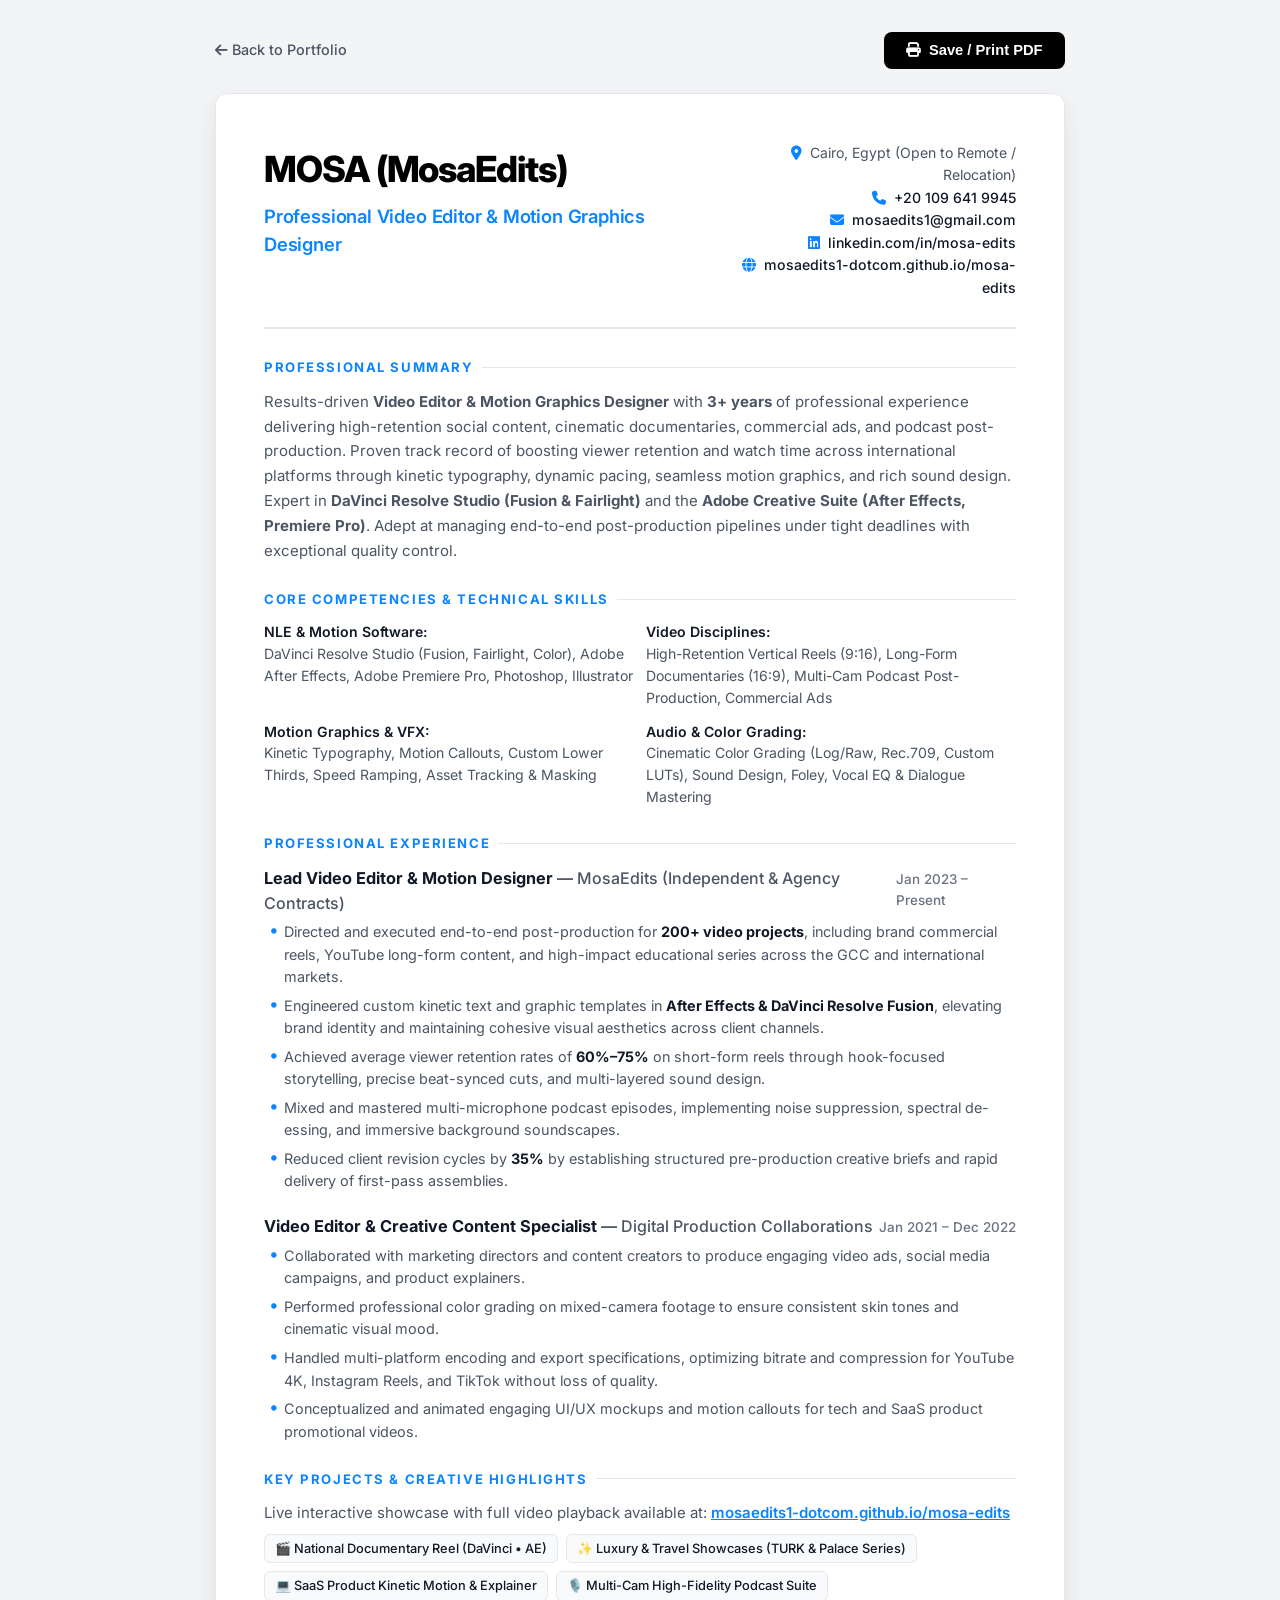
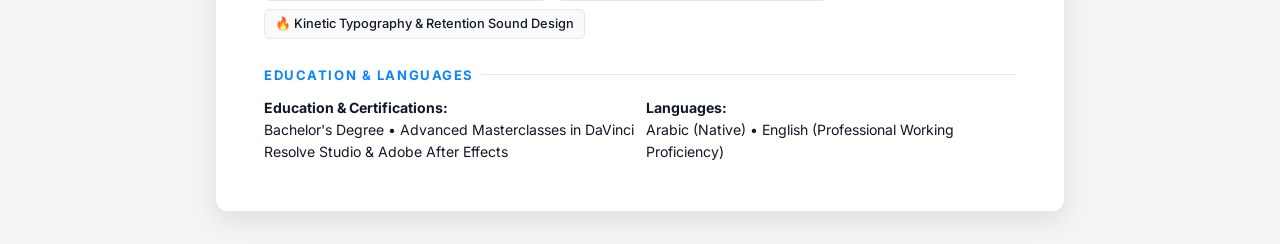
==== resume.html @ 9fcc219d "Add professional ATS-friendly printable resume web page" ====
<!DOCTYPE html>
<html lang="en">
<head>
    <meta charset="UTF-8">
    <meta name="viewport" content="width=device-width, initial-scale=1.0">
    <title>Mosa - Professional Video Editor & Motion Designer Resume</title>
    <link rel="preconnect" href="https://fonts.googleapis.com">
    <link rel="preconnect" href="https://fonts.gstatic.com" crossorigin>
    <link href="https://fonts.googleapis.com/css2?family=Inter:wght@300;400;500;600;700;800&display=swap" rel="stylesheet">
    <link rel="stylesheet" href="https://cdnjs.cloudflare.com/ajax/libs/font-awesome/6.5.1/css/all.min.css">
    <style>
        :root {
            --primary: #0a84ff;
            --text-dark: #111827;
            --text-gray: #4b5563;
            --text-light: #6b7280;
            --border: #e5e7eb;
            --bg-subtle: #f9fafb;
        }

        * {
            box-sizing: border-box;
            margin: 0;
            padding: 0;
        }

        body {
            font-family: 'Inter', -apple-system, BlinkMacSystemFont, sans-serif;
            color: var(--text-dark);
            background: #f3f4f6;
            line-height: 1.55;
            padding: 2rem 1rem;
        }

        .resume-page {
            max-width: 850px;
            margin: 0 auto;
            background: #ffffff;
            padding: 3rem;
            border-radius: 12px;
            box-shadow: 0 10px 25px rgba(0, 0, 0, 0.08);
            border: 1px solid var(--border);
        }

        .resume-header {
            border-bottom: 2px solid var(--border);
            padding-bottom: 1.75rem;
            margin-bottom: 1.75rem;
            display: flex;
            justify-content: space-between;
            align-items: flex-start;
        }

        .header-main h1 {
            font-size: 2.25rem;
            font-weight: 800;
            letter-spacing: -0.03em;
            color: #000;
            margin-bottom: 0.25rem;
        }

        .header-main .title {
            font-size: 1.15rem;
            font-weight: 600;
            color: var(--primary);
            letter-spacing: -0.01em;
        }

        .contact-info {
            text-align: right;
            font-size: 0.88rem;
            color: var(--text-gray);
            line-height: 1.6;
        }

        .contact-info a {
            color: var(--text-dark);
            text-decoration: none;
            font-weight: 500;
        }

        .contact-info a:hover {
            color: var(--primary);
            text-decoration: underline;
        }

        .contact-info i {
            width: 16px;
            color: var(--primary);
            margin-right: 4px;
        }

        .section {
            margin-bottom: 1.6rem;
        }

        .section-title {
            font-size: 0.82rem;
            text-transform: uppercase;
            letter-spacing: 0.12em;
            font-weight: 700;
            color: var(--primary);
            margin-bottom: 0.75rem;
            display: flex;
            align-items: center;
            gap: 0.5rem;
        }

        .section-title::after {
            content: '';
            flex: 1;
            height: 1px;
            background: var(--border);
        }

        .summary-text {
            font-size: 0.94rem;
            color: var(--text-gray);
            line-height: 1.65;
        }

        .skills-grid {
            display: grid;
            grid-template-columns: repeat(2, 1fr);
            gap: 0.75rem;
            font-size: 0.88rem;
        }

        .skill-group strong {
            color: var(--text-dark);
            font-weight: 600;
        }

        .skill-group span {
            color: var(--text-gray);
        }

        .exp-item {
            margin-bottom: 1.35rem;
        }

        .exp-header {
            display: flex;
            justify-content: space-between;
            align-items: baseline;
            margin-bottom: 0.35rem;
        }

        .exp-role {
            font-size: 1.02rem;
            font-weight: 700;
            color: var(--text-dark);
        }

        .exp-company {
            font-weight: 500;
            color: var(--text-gray);
        }

        .exp-date {
            font-size: 0.84rem;
            color: var(--text-light);
            font-weight: 500;
        }

        .exp-bullets {
            list-style-type: none;
            padding-left: 0;
        }

        .exp-bullets li {
            position: relative;
            padding-left: 1.25rem;
            margin-bottom: 0.4rem;
            font-size: 0.9rem;
            color: var(--text-gray);
            line-height: 1.55;
        }

        .exp-bullets li::before {
            content: '•';
            position: absolute;
            left: 0.3rem;
            color: var(--primary);
            font-size: 1.1rem;
            line-height: 1;
        }

        .exp-bullets strong {
            color: var(--text-dark);
        }

        .project-tag-list {
            display: flex;
            flex-wrap: wrap;
            gap: 0.5rem;
            margin-top: 0.5rem;
        }

        .proj-badge {
            font-size: 0.8rem;
            font-weight: 500;
            background: var(--bg-subtle);
            border: 1px solid var(--border);
            padding: 4px 10px;
            border-radius: 6px;
            color: var(--text-dark);
        }

        .print-btn-bar {
            max-width: 850px;
            margin: 0 auto 1.5rem auto;
            display: flex;
            justify-content: space-between;
            align-items: center;
        }

        .print-btn {
            background: #000;
            color: #fff;
            border: none;
            padding: 0.65rem 1.4rem;
            border-radius: 8px;
            font-weight: 600;
            font-size: 0.92rem;
            cursor: pointer;
            display: inline-flex;
            align-items: center;
            gap: 0.5rem;
            transition: all 0.2s ease;
        }

        .print-btn:hover {
            background: #2563eb;
            transform: translateY(-1px);
        }

        @media print {
            body {
                background: #ffffff;
                padding: 0;
            }

            .print-btn-bar {
                display: none;
            }

            .resume-page {
                box-shadow: none;
                border: none;
                padding: 0;
                max-width: 100%;
            }
        }
    </style>
</head>
<body>

    <div class="print-btn-bar">
        <a href="index.html" style="text-decoration:none; color:#4b5563; font-weight:500; font-size:0.9rem;">
            <i class="fa-solid fa-arrow-left"></i> Back to Portfolio
        </a>
        <button class="print-btn" onclick="window.print()">
            <i class="fa-solid fa-print"></i> Save / Print PDF
        </button>
    </div>

    <div class="resume-page">
        <!-- Header -->
        <header class="resume-header">
            <div class="header-main">
                <h1>MOSA (MosaEdits)</h1>
                <div class="title">Professional Video Editor & Motion Graphics Designer</div>
            </div>
            <div class="contact-info">
                <div><i class="fa-solid fa-location-dot"></i> Cairo, Egypt (Open to Remote / Relocation)</div>
                <div><i class="fa-solid fa-phone"></i> <a href="https://wa.me/201096419945">+20 109 641 9945</a></div>
                <div><i class="fa-solid fa-envelope"></i> <a href="mailto:mosaedits1@gmail.com">mosaedits1@gmail.com</a></div>
                <div><i class="fa-brands fa-linkedin"></i> <a href="https://www.linkedin.com/in/mosa-edits/" target="_blank">linkedin.com/in/mosa-edits</a></div>
                <div><i class="fa-solid fa-globe"></i> <a href="https://mosaedits1-dotcom.github.io/mosa-edits/" target="_blank">mosaedits1-dotcom.github.io/mosa-edits</a></div>
            </div>
        </header>

        <!-- Summary -->
        <section class="section">
            <div class="section-title">Professional Summary</div>
            <p class="summary-text">
                Results-driven <strong>Video Editor & Motion Graphics Designer</strong> with <strong>3+ years</strong> of professional experience delivering high-retention social content, cinematic documentaries, commercial ads, and podcast post-production. Proven track record of boosting viewer retention and watch time across international platforms through kinetic typography, dynamic pacing, seamless motion graphics, and rich sound design. Expert in <strong>DaVinci Resolve Studio (Fusion & Fairlight)</strong> and the <strong>Adobe Creative Suite (After Effects, Premiere Pro)</strong>. Adept at managing end-to-end post-production pipelines under tight deadlines with exceptional quality control.
            </p>
        </section>

        <!-- Core Competencies -->
        <section class="section">
            <div class="section-title">Core Competencies & Technical Skills</div>
            <div class="skills-grid">
                <div class="skill-group">
                    <strong>NLE & Motion Software:</strong><br>
                    <span>DaVinci Resolve Studio (Fusion, Fairlight, Color), Adobe After Effects, Adobe Premiere Pro, Photoshop, Illustrator</span>
                </div>
                <div class="skill-group">
                    <strong>Video Disciplines:</strong><br>
                    <span>High-Retention Vertical Reels (9:16), Long-Form Documentaries (16:9), Multi-Cam Podcast Post-Production, Commercial Ads</span>
                </div>
                <div class="skill-group">
                    <strong>Motion Graphics & VFX:</strong><br>
                    <span>Kinetic Typography, Motion Callouts, Custom Lower Thirds, Speed Ramping, Asset Tracking & Masking</span>
                </div>
                <div class="skill-group">
                    <strong>Audio & Color Grading:</strong><br>
                    <span>Cinematic Color Grading (Log/Raw, Rec.709, Custom LUTs), Sound Design, Foley, Vocal EQ & Dialogue Mastering</span>
                </div>
            </div>
        </section>

        <!-- Experience -->
        <section class="section">
            <div class="section-title">Professional Experience</div>

            <div class="exp-item">
                <div class="exp-header">
                    <div>
                        <span class="exp-role">Lead Video Editor & Motion Designer</span> — 
                        <span class="exp-company">MosaEdits (Independent & Agency Contracts)</span>
                    </div>
                    <div class="exp-date">Jan 2023 – Present</div>
                </div>
                <ul class="exp-bullets">
                    <li>Directed and executed end-to-end post-production for <strong>200+ video projects</strong>, including brand commercial reels, YouTube long-form content, and high-impact educational series across the GCC and international markets.</li>
                    <li>Engineered custom kinetic text and graphic templates in <strong>After Effects & DaVinci Resolve Fusion</strong>, elevating brand identity and maintaining cohesive visual aesthetics across client channels.</li>
                    <li>Achieved average viewer retention rates of <strong>60%–75%</strong> on short-form reels through hook-focused storytelling, precise beat-synced cuts, and multi-layered sound design.</li>
                    <li>Mixed and mastered multi-microphone podcast episodes, implementing noise suppression, spectral de-essing, and immersive background soundscapes.</li>
                    <li>Reduced client revision cycles by <strong>35%</strong> by establishing structured pre-production creative briefs and rapid delivery of first-pass assemblies.</li>
                </ul>
            </div>

            <div class="exp-item">
                <div class="exp-header">
                    <div>
                        <span class="exp-role">Video Editor & Creative Content Specialist</span> — 
                        <span class="exp-company">Digital Production Collaborations</span>
                    </div>
                    <div class="exp-date">Jan 2021 – Dec 2022</div>
                </div>
                <ul class="exp-bullets">
                    <li>Collaborated with marketing directors and content creators to produce engaging video ads, social media campaigns, and product explainers.</li>
                    <li>Performed professional color grading on mixed-camera footage to ensure consistent skin tones and cinematic visual mood.</li>
                    <li>Handled multi-platform encoding and export specifications, optimizing bitrate and compression for YouTube 4K, Instagram Reels, and TikTok without loss of quality.</li>
                    <li>Conceptualized and animated engaging UI/UX mockups and motion callouts for tech and SaaS product promotional videos.</li>
                </ul>
            </div>
        </section>

        <!-- Featured Projects -->
        <section class="section">
            <div class="section-title">Key Projects & Creative Highlights</div>
            <p class="summary-text" style="margin-bottom: 0.5rem;">
                Live interactive showcase with full video playback available at: 
                <a href="https://mosaedits1-dotcom.github.io/mosa-edits/" target="_blank" style="color: var(--primary); font-weight:600;">mosaedits1-dotcom.github.io/mosa-edits</a>
            </p>
            <div class="project-tag-list">
                <span class="proj-badge">🎬 National Documentary Reel (DaVinci • AE)</span>
                <span class="proj-badge">✨ Luxury & Travel Showcases (TURK & Palace Series)</span>
                <span class="proj-badge">💻 SaaS Product Kinetic Motion & Explainer</span>
                <span class="proj-badge">🎙️ Multi-Cam High-Fidelity Podcast Suite</span>
                <span class="proj-badge">🔥 Kinetic Typography & Retention Sound Design</span>
            </div>
        </section>

        <!-- Education & Languages -->
        <section class="section" style="margin-bottom: 0;">
            <div class="section-title">Education & Languages</div>
            <div class="skills-grid">
                <div>
                    <strong>Education & Certifications:</strong><br>
                    <span>Bachelor's Degree • Advanced Masterclasses in DaVinci Resolve Studio & Adobe After Effects</span>
                </div>
                <div>
                    <strong>Languages:</strong><br>
                    <span>Arabic (Native) • English (Professional Working Proficiency)</span>
                </div>
            </div>
        </section>
    </div>

</body>
</html>
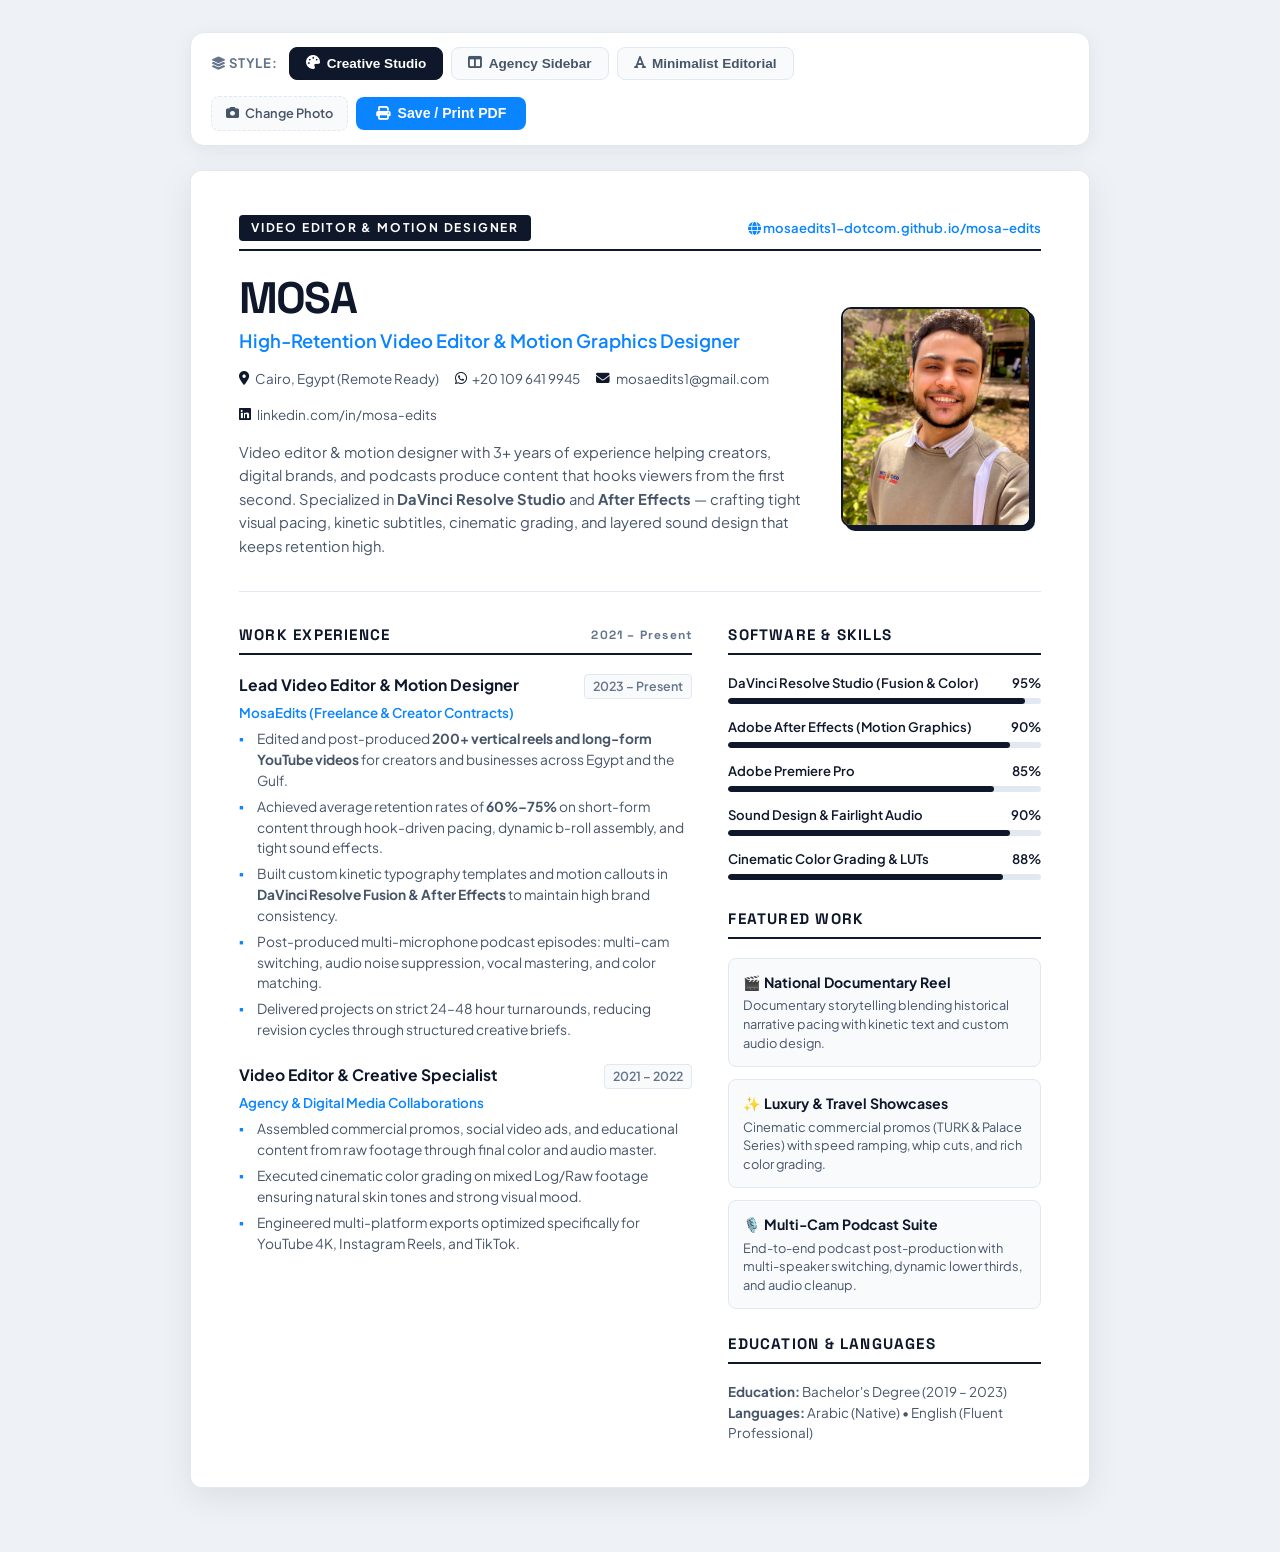
==== commit fba47e62: "Enhance resume with 3 human-crafted agency templates based on user reference and photo support" ====
--- a/resume.html
+++ b/resume.html
@@ -6,16 +6,18 @@
     <title>Mosa - Professional Video Editor & Motion Designer Resume</title>
     <link rel="preconnect" href="https://fonts.googleapis.com">
     <link rel="preconnect" href="https://fonts.gstatic.com" crossorigin>
-    <link href="https://fonts.googleapis.com/css2?family=Inter:wght@300;400;500;600;700;800&display=swap" rel="stylesheet">
+    <link href="https://fonts.googleapis.com/css2?family=Plus+Jakarta+Sans:wght@300;400;500;600;700;800&family=Space+Grotesk:wght@500;700&display=swap" rel="stylesheet">
     <link rel="stylesheet" href="https://cdnjs.cloudflare.com/ajax/libs/font-awesome/6.5.1/css/all.min.css">
     <style>
         :root {
             --primary: #0a84ff;
-            --text-dark: #111827;
-            --text-gray: #4b5563;
-            --text-light: #6b7280;
-            --border: #e5e7eb;
-            --bg-subtle: #f9fafb;
+            --primary-dark: #0056b3;
+            --accent-gold: #f59e0b;
+            --text-dark: #0f172a;
+            --text-muted: #475569;
+            --text-light: #64748b;
+            --border: #e2e8f0;
+            --bg-subtle: #f8fafc;
         }
 
         * {
@@ -25,204 +27,78 @@
         }
 
         body {
-            font-family: 'Inter', -apple-system, BlinkMacSystemFont, sans-serif;
+            font-family: 'Plus Jakarta Sans', -apple-system, BlinkMacSystemFont, sans-serif;
+            background: #eef2f6;
             color: var(--text-dark);
-            background: #f3f4f6;
-            line-height: 1.55;
-            padding: 2rem 1rem;
-        }
-
-        .resume-page {
-            max-width: 850px;
-            margin: 0 auto;
+            line-height: 1.5;
+            padding: 2rem 1rem 4rem;
+        }
+
+        /* Top Switcher Toolbar (Screen Only) */
+        .resume-toolbar {
+            max-width: 900px;
+            margin: 0 auto 1.5rem auto;
             background: #ffffff;
-            padding: 3rem;
-            border-radius: 12px;
-            box-shadow: 0 10px 25px rgba(0, 0, 0, 0.08);
+            padding: 0.85rem 1.25rem;
+            border-radius: 14px;
+            display: flex;
+            align-items: center;
+            justify-content: space-between;
+            flex-wrap: wrap;
+            gap: 1rem;
+            box-shadow: 0 4px 20px rgba(0, 0, 0, 0.06);
             border: 1px solid var(--border);
         }
 
-        .resume-header {
-            border-bottom: 2px solid var(--border);
-            padding-bottom: 1.75rem;
-            margin-bottom: 1.75rem;
-            display: flex;
-            justify-content: space-between;
-            align-items: flex-start;
-        }
-
-        .header-main h1 {
-            font-size: 2.25rem;
-            font-weight: 800;
-            letter-spacing: -0.03em;
-            color: #000;
-            margin-bottom: 0.25rem;
-        }
-
-        .header-main .title {
-            font-size: 1.15rem;
-            font-weight: 600;
-            color: var(--primary);
-            letter-spacing: -0.01em;
-        }
-
-        .contact-info {
-            text-align: right;
-            font-size: 0.88rem;
-            color: var(--text-gray);
-            line-height: 1.6;
-        }
-
-        .contact-info a {
-            color: var(--text-dark);
-            text-decoration: none;
-            font-weight: 500;
-        }
-
-        .contact-info a:hover {
-            color: var(--primary);
-            text-decoration: underline;
-        }
-
-        .contact-info i {
-            width: 16px;
-            color: var(--primary);
-            margin-right: 4px;
-        }
-
-        .section {
-            margin-bottom: 1.6rem;
-        }
-
-        .section-title {
-            font-size: 0.82rem;
-            text-transform: uppercase;
-            letter-spacing: 0.12em;
-            font-weight: 700;
-            color: var(--primary);
-            margin-bottom: 0.75rem;
+        .toolbar-group {
             display: flex;
             align-items: center;
             gap: 0.5rem;
         }
 
-        .section-title::after {
-            content: '';
-            flex: 1;
-            height: 1px;
-            background: var(--border);
-        }
-
-        .summary-text {
-            font-size: 0.94rem;
-            color: var(--text-gray);
-            line-height: 1.65;
-        }
-
-        .skills-grid {
-            display: grid;
-            grid-template-columns: repeat(2, 1fr);
-            gap: 0.75rem;
-            font-size: 0.88rem;
-        }
-
-        .skill-group strong {
-            color: var(--text-dark);
-            font-weight: 600;
-        }
-
-        .skill-group span {
-            color: var(--text-gray);
-        }
-
-        .exp-item {
-            margin-bottom: 1.35rem;
-        }
-
-        .exp-header {
-            display: flex;
-            justify-content: space-between;
-            align-items: baseline;
-            margin-bottom: 0.35rem;
-        }
-
-        .exp-role {
-            font-size: 1.02rem;
+        .toolbar-label {
+            font-size: 0.82rem;
             font-weight: 700;
-            color: var(--text-dark);
-        }
-
-        .exp-company {
-            font-weight: 500;
-            color: var(--text-gray);
-        }
-
-        .exp-date {
-            font-size: 0.84rem;
+            text-transform: uppercase;
+            letter-spacing: 0.05em;
             color: var(--text-light);
-            font-weight: 500;
-        }
-
-        .exp-bullets {
-            list-style-type: none;
-            padding-left: 0;
-        }
-
-        .exp-bullets li {
-            position: relative;
-            padding-left: 1.25rem;
-            margin-bottom: 0.4rem;
-            font-size: 0.9rem;
-            color: var(--text-gray);
-            line-height: 1.55;
-        }
-
-        .exp-bullets li::before {
-            content: '•';
-            position: absolute;
-            left: 0.3rem;
-            color: var(--primary);
-            font-size: 1.1rem;
-            line-height: 1;
-        }
-
-        .exp-bullets strong {
-            color: var(--text-dark);
-        }
-
-        .project-tag-list {
-            display: flex;
-            flex-wrap: wrap;
-            gap: 0.5rem;
-            margin-top: 0.5rem;
-        }
-
-        .proj-badge {
-            font-size: 0.8rem;
-            font-weight: 500;
+            margin-right: 0.25rem;
+        }
+
+        .template-btn {
             background: var(--bg-subtle);
             border: 1px solid var(--border);
-            padding: 4px 10px;
-            border-radius: 6px;
-            color: var(--text-dark);
-        }
-
-        .print-btn-bar {
-            max-width: 850px;
-            margin: 0 auto 1.5rem auto;
-            display: flex;
-            justify-content: space-between;
+            padding: 0.5rem 1rem;
+            border-radius: 8px;
+            font-size: 0.85rem;
+            font-weight: 600;
+            color: var(--text-muted);
+            cursor: pointer;
+            transition: all 0.2s ease;
+            display: inline-flex;
             align-items: center;
-        }
-
-        .print-btn {
-            background: #000;
-            color: #fff;
+            gap: 0.4rem;
+        }
+
+        .template-btn:hover {
+            border-color: var(--primary);
+            color: var(--primary);
+        }
+
+        .template-btn.active {
+            background: #0f172a;
+            border-color: #0f172a;
+            color: #ffffff;
+        }
+
+        .action-btn {
+            background: var(--primary);
+            color: #ffffff;
             border: none;
-            padding: 0.65rem 1.4rem;
+            padding: 0.55rem 1.25rem;
             border-radius: 8px;
-            font-weight: 600;
-            font-size: 0.92rem;
+            font-size: 0.88rem;
+            font-weight: 700;
             cursor: pointer;
             display: inline-flex;
             align-items: center;
@@ -230,157 +106,1277 @@
             transition: all 0.2s ease;
         }
 
-        .print-btn:hover {
-            background: #2563eb;
+        .action-btn:hover {
+            background: var(--primary-dark);
             transform: translateY(-1px);
         }
 
+        .photo-upload-label {
+            background: var(--bg-subtle);
+            border: 1px dashed var(--border);
+            padding: 0.45rem 0.85rem;
+            border-radius: 8px;
+            font-size: 0.8rem;
+            font-weight: 600;
+            color: var(--text-muted);
+            cursor: pointer;
+            display: inline-flex;
+            align-items: center;
+            gap: 0.4rem;
+            transition: border-color 0.2s ease;
+        }
+
+        .photo-upload-label:hover {
+            border-color: var(--primary);
+            color: var(--primary);
+        }
+
+        .resume-container {
+            max-width: 900px;
+            margin: 0 auto;
+        }
+
+        .resume-view {
+            display: none;
+            background: #ffffff;
+            border-radius: 12px;
+            box-shadow: 0 10px 35px rgba(0, 0, 0, 0.08);
+            border: 1px solid var(--border);
+            overflow: hidden;
+        }
+
+        .resume-view.active {
+            display: block;
+        }
+
+        /* ==========================================================================
+           TEMPLATE 1: CREATIVE STUDIO (Richard Saunderson Style)
+           ========================================================================== */
+        .t1-wrap {
+            padding: 2.75rem 3rem;
+            background: #ffffff;
+        }
+
+        .t1-top-bar {
+            display: flex;
+            align-items: center;
+            justify-content: space-between;
+            border-bottom: 2px solid #0f172a;
+            padding-bottom: 0.5rem;
+            margin-bottom: 1.5rem;
+        }
+
+        .t1-tag {
+            background: #0f172a;
+            color: #ffffff;
+            font-size: 0.75rem;
+            font-weight: 700;
+            letter-spacing: 0.15em;
+            padding: 4px 12px;
+            text-transform: uppercase;
+            border-radius: 4px;
+        }
+
+        .t1-portfolio-link {
+            font-size: 0.82rem;
+            font-weight: 600;
+            color: var(--primary);
+            text-decoration: none;
+        }
+
+        .t1-header {
+            display: grid;
+            grid-template-columns: 1fr 200px;
+            gap: 2rem;
+            align-items: center;
+            margin-bottom: 2rem;
+            padding-bottom: 2rem;
+            border-bottom: 1px solid var(--border);
+        }
+
+        .t1-name-box h1 {
+            font-family: 'Space Grotesk', sans-serif;
+            font-size: 2.75rem;
+            font-weight: 700;
+            letter-spacing: -0.04em;
+            color: #0f172a;
+            line-height: 1.05;
+            margin-bottom: 0.4rem;
+        }
+
+        .t1-role {
+            font-size: 1.15rem;
+            font-weight: 600;
+            color: var(--primary);
+            margin-bottom: 0.85rem;
+        }
+
+        .t1-contact-row {
+            display: flex;
+            flex-wrap: wrap;
+            gap: 1rem;
+            font-size: 0.84rem;
+            color: var(--text-muted);
+            margin-bottom: 1rem;
+        }
+
+        .t1-contact-row a, .t1-contact-row span {
+            color: var(--text-muted);
+            text-decoration: none;
+            display: inline-flex;
+            align-items: center;
+            gap: 0.35rem;
+        }
+
+        .t1-contact-row a:hover {
+            color: var(--primary);
+        }
+
+        .t1-contact-row i {
+            color: #0f172a;
+            font-size: 0.85rem;
+        }
+
+        .t1-summary {
+            font-size: 0.92rem;
+            color: var(--text-muted);
+            line-height: 1.6;
+            max-width: 580px;
+        }
+
+        .t1-photo-frame {
+            width: 190px;
+            height: 220px;
+            border-radius: 10px;
+            overflow: hidden;
+            background: #f1f5f9;
+            border: 2px solid #0f172a;
+            box-shadow: 4px 4px 0px #0f172a;
+        }
+
+        .t1-photo-frame img {
+            width: 100%;
+            height: 100%;
+            object-fit: cover;
+            display: block;
+        }
+
+        .t1-body-grid {
+            display: grid;
+            grid-template-columns: 1.45fr 1fr;
+            gap: 2.25rem;
+        }
+
+        .t1-sec-title {
+            font-family: 'Space Grotesk', sans-serif;
+            font-size: 0.95rem;
+            font-weight: 700;
+            text-transform: uppercase;
+            letter-spacing: 0.08em;
+            color: #0f172a;
+            margin-bottom: 1.15rem;
+            padding-bottom: 0.4rem;
+            border-bottom: 2px solid #0f172a;
+            display: flex;
+            align-items: center;
+            justify-content: space-between;
+        }
+
+        .t1-job {
+            margin-bottom: 1.4rem;
+            position: relative;
+        }
+
+        .t1-job-top {
+            display: flex;
+            justify-content: space-between;
+            align-items: baseline;
+            margin-bottom: 0.25rem;
+        }
+
+        .t1-job-title {
+            font-size: 0.98rem;
+            font-weight: 700;
+            color: #0f172a;
+        }
+
+        .t1-job-company {
+            font-size: 0.84rem;
+            font-weight: 600;
+            color: var(--primary);
+            margin-bottom: 0.4rem;
+        }
+
+        .t1-job-date {
+            font-size: 0.78rem;
+            font-weight: 600;
+            color: var(--text-light);
+            background: var(--bg-subtle);
+            padding: 2px 8px;
+            border-radius: 4px;
+            border: 1px solid var(--border);
+        }
+
+        .t1-job-desc {
+            font-size: 0.86rem;
+            color: var(--text-muted);
+            line-height: 1.55;
+            margin-bottom: 0.5rem;
+        }
+
+        .t1-bullets {
+            list-style: none;
+            padding-left: 0;
+            font-size: 0.86rem;
+            color: var(--text-muted);
+        }
+
+        .t1-bullets li {
+            position: relative;
+            padding-left: 1.1rem;
+            margin-bottom: 0.35rem;
+            line-height: 1.5;
+        }
+
+        .t1-bullets li::before {
+            content: '▪';
+            position: absolute;
+            left: 0;
+            color: var(--primary);
+            font-size: 0.85rem;
+        }
+
+        /* Skill bars */
+        .t1-skill-row {
+            margin-bottom: 0.85rem;
+        }
+
+        .t1-skill-info {
+            display: flex;
+            justify-content: space-between;
+            font-size: 0.82rem;
+            font-weight: 600;
+            color: #0f172a;
+            margin-bottom: 0.3rem;
+        }
+
+        .t1-skill-bar {
+            width: 100%;
+            height: 6px;
+            background: #e2e8f0;
+            border-radius: 4px;
+            overflow: hidden;
+        }
+
+        .t1-skill-fill {
+            height: 100%;
+            background: #0f172a;
+            border-radius: 4px;
+        }
+
+        .t1-project-card {
+            background: var(--bg-subtle);
+            border: 1px solid var(--border);
+            padding: 0.85rem;
+            border-radius: 8px;
+            margin-bottom: 0.75rem;
+        }
+
+        .t1-project-name {
+            font-size: 0.88rem;
+            font-weight: 700;
+            color: #0f172a;
+            margin-bottom: 0.2rem;
+        }
+
+        .t1-project-desc {
+            font-size: 0.8rem;
+            color: var(--text-muted);
+            line-height: 1.45;
+        }
+
+        /* ==========================================================================
+           TEMPLATE 2: AGENCY SIDEBAR (John Anderson Style)
+           ========================================================================== */
+        .t2-wrap {
+            display: grid;
+            grid-template-columns: 280px 1fr;
+            background: #ffffff;
+            min-height: 800px;
+        }
+
+        .t2-sidebar {
+            background: #f8fafc;
+            border-right: 1px solid var(--border);
+            padding: 2.5rem 1.75rem;
+            display: flex;
+            flex-direction: column;
+            gap: 1.75rem;
+        }
+
+        .t2-profile-card {
+            text-align: center;
+        }
+
+        .t2-avatar {
+            width: 130px;
+            height: 130px;
+            border-radius: 50%;
+            object-fit: cover;
+            margin: 0 auto 1.15rem auto;
+            border: 4px solid #ffffff;
+            box-shadow: 0 4px 15px rgba(0, 0, 0, 0.1);
+            display: block;
+        }
+
+        .t2-name {
+            font-size: 1.45rem;
+            font-weight: 800;
+            color: #0f172a;
+            line-height: 1.15;
+            margin-bottom: 0.35rem;
+        }
+
+        .t2-title-sub {
+            font-size: 0.85rem;
+            font-weight: 700;
+            color: var(--accent-gold);
+            text-transform: uppercase;
+            letter-spacing: 0.06em;
+        }
+
+        .t2-side-sec {
+            border-top: 1px solid var(--border);
+            padding-top: 1.25rem;
+        }
+
+        .t2-side-title {
+            font-size: 0.78rem;
+            font-weight: 800;
+            text-transform: uppercase;
+            letter-spacing: 0.1em;
+            color: #0f172a;
+            margin-bottom: 0.85rem;
+            display: flex;
+            align-items: center;
+            gap: 0.4rem;
+        }
+
+        .t2-contact-list {
+            list-style: none;
+            font-size: 0.82rem;
+            color: var(--text-muted);
+        }
+
+        .t2-contact-list li {
+            margin-bottom: 0.65rem;
+            display: flex;
+            align-items: flex-start;
+            gap: 0.6rem;
+            line-height: 1.4;
+        }
+
+        .t2-contact-list i {
+            color: var(--accent-gold);
+            font-size: 0.9rem;
+            margin-top: 2px;
+            width: 14px;
+        }
+
+        .t2-contact-list a {
+            color: var(--text-muted);
+            text-decoration: none;
+            word-break: break-all;
+        }
+
+        .t2-contact-list a:hover {
+            color: #0f172a;
+            text-decoration: underline;
+        }
+
+        .t2-skills-chips {
+            display: flex;
+            flex-wrap: wrap;
+            gap: 0.4rem;
+        }
+
+        .t2-chip {
+            font-size: 0.78rem;
+            font-weight: 600;
+            background: #ffffff;
+            border: 1px solid var(--border);
+            padding: 4px 8px;
+            border-radius: 6px;
+            color: #0f172a;
+        }
+
+        .t2-value-box {
+            background: #0f172a;
+            color: #ffffff;
+            padding: 1.15rem;
+            border-radius: 10px;
+            margin-top: auto;
+        }
+
+        .t2-value-box h4 {
+            font-size: 0.82rem;
+            text-transform: uppercase;
+            letter-spacing: 0.08em;
+            color: var(--accent-gold);
+            margin-bottom: 0.4rem;
+        }
+
+        .t2-value-box p {
+            font-size: 0.78rem;
+            color: #cbd5e1;
+            line-height: 1.45;
+        }
+
+        /* Right Content Area */
+        .t2-main {
+            padding: 2.75rem 2.5rem;
+        }
+
+        .t2-main-sec {
+            margin-bottom: 2rem;
+        }
+
+        .t2-main-title {
+            font-size: 0.95rem;
+            font-weight: 800;
+            text-transform: uppercase;
+            letter-spacing: 0.08em;
+            color: #0f172a;
+            margin-bottom: 1rem;
+            padding-bottom: 0.4rem;
+            border-bottom: 2px solid #f1f5f9;
+            position: relative;
+        }
+
+        .t2-main-title::before {
+            content: '';
+            position: absolute;
+            left: 0;
+            bottom: -2px;
+            width: 40px;
+            height: 2px;
+            background: var(--accent-gold);
+        }
+
+        .t2-about-p {
+            font-size: 0.92rem;
+            color: var(--text-muted);
+            line-height: 1.65;
+        }
+
+        /* Timeline Items */
+        .t2-timeline {
+            position: relative;
+            padding-left: 1.5rem;
+        }
+
+        .t2-timeline::before {
+            content: '';
+            position: absolute;
+            left: 5px;
+            top: 6px;
+            bottom: 6px;
+            width: 2px;
+            background: #e2e8f0;
+        }
+
+        .t2-t-item {
+            position: relative;
+            margin-bottom: 1.6rem;
+        }
+
+        .t2-t-item::before {
+            content: '';
+            position: absolute;
+            left: -1.5rem;
+            top: 5px;
+            width: 12px;
+            height: 12px;
+            border-radius: 50%;
+            background: #ffffff;
+            border: 3px solid var(--accent-gold);
+        }
+
+        .t2-t-head {
+            display: flex;
+            justify-content: space-between;
+            align-items: baseline;
+            margin-bottom: 0.2rem;
+        }
+
+        .t2-t-role {
+            font-size: 0.98rem;
+            font-weight: 700;
+            color: #0f172a;
+        }
+
+        .t2-t-date {
+            font-size: 0.8rem;
+            font-weight: 600;
+            color: var(--text-light);
+        }
+
+        .t2-t-org {
+            font-size: 0.85rem;
+            font-weight: 600;
+            color: var(--text-muted);
+            margin-bottom: 0.45rem;
+        }
+
+        .t2-t-bullets {
+            list-style: none;
+            padding-left: 0;
+            font-size: 0.88rem;
+            color: var(--text-muted);
+        }
+
+        .t2-t-bullets li {
+            position: relative;
+            padding-left: 1rem;
+            margin-bottom: 0.35rem;
+            line-height: 1.5;
+        }
+
+        .t2-t-bullets li::before {
+            content: '–';
+            position: absolute;
+            left: 0;
+            color: var(--accent-gold);
+            font-weight: 700;
+        }
+
+        .t2-showcase-grid {
+            display: grid;
+            grid-template-columns: 1fr 1fr;
+            gap: 0.85rem;
+        }
+
+        .t2-sc-box {
+            background: #f8fafc;
+            border: 1px solid var(--border);
+            padding: 0.85rem 1rem;
+            border-radius: 8px;
+            border-left: 3px solid var(--accent-gold);
+        }
+
+        .t2-sc-box strong {
+            display: block;
+            font-size: 0.86rem;
+            color: #0f172a;
+            margin-bottom: 0.25rem;
+        }
+
+        .t2-sc-box span {
+            font-size: 0.8rem;
+            color: var(--text-muted);
+            line-height: 1.4;
+            display: block;
+        }
+
+        /* ==========================================================================
+           TEMPLATE 3: MINIMALIST EDITORIAL (Adam Fletcher & John Doe Style)
+           ========================================================================== */
+        .t3-wrap {
+            padding: 3.5rem 3.5rem;
+            background: #ffffff;
+        }
+
+        .t3-header {
+            display: grid;
+            grid-template-columns: 1fr 180px;
+            gap: 2.5rem;
+            align-items: center;
+            border-bottom: 2px solid #000;
+            padding-bottom: 2rem;
+            margin-bottom: 2.25rem;
+        }
+
+        .t3-name {
+            font-size: 3rem;
+            font-weight: 900;
+            letter-spacing: -0.05em;
+            color: #000;
+            line-height: 0.95;
+            margin-bottom: 0.5rem;
+        }
+
+        .t3-role {
+            font-size: 1.1rem;
+            font-weight: 600;
+            color: #4b5563;
+            letter-spacing: -0.01em;
+            margin-bottom: 1.15rem;
+        }
+
+        .t3-summary {
+            font-size: 0.95rem;
+            color: #374151;
+            line-height: 1.6;
+            max-width: 550px;
+        }
+
+        .t3-photo {
+            width: 170px;
+            height: 200px;
+            object-fit: cover;
+            border-radius: 4px;
+            filter: grayscale(100%);
+            display: block;
+        }
+
+        .t3-columns {
+            display: grid;
+            grid-template-columns: 240px 1fr;
+            gap: 3rem;
+        }
+
+        .t3-col-left {
+            border-right: 1px solid #e5e7eb;
+            padding-right: 2rem;
+        }
+
+        .t3-sec-label {
+            font-size: 0.78rem;
+            font-weight: 800;
+            text-transform: uppercase;
+            letter-spacing: 0.15em;
+            color: #000;
+            margin-bottom: 0.85rem;
+        }
+
+        .t3-left-sec {
+            margin-bottom: 2rem;
+        }
+
+        .t3-contact-item {
+            font-size: 0.84rem;
+            color: #4b5563;
+            margin-bottom: 0.6rem;
+            line-height: 1.4;
+        }
+
+        .t3-contact-item strong {
+            display: block;
+            color: #000;
+            font-size: 0.75rem;
+            text-transform: uppercase;
+            letter-spacing: 0.05em;
+        }
+
+        .t3-contact-item a {
+            color: #4b5563;
+            text-decoration: none;
+        }
+
+        .t3-contact-item a:hover {
+            color: #000;
+            text-decoration: underline;
+        }
+
+        .t3-skill-item {
+            font-size: 0.86rem;
+            color: #374151;
+            padding: 4px 0;
+            border-bottom: 1px solid #f3f4f6;
+            display: flex;
+            justify-content: space-between;
+        }
+
+        .t3-job {
+            margin-bottom: 1.75rem;
+        }
+
+        .t3-job-header {
+            display: flex;
+            justify-content: space-between;
+            align-items: baseline;
+            margin-bottom: 0.35rem;
+        }
+
+        .t3-job-title {
+            font-size: 1.05rem;
+            font-weight: 800;
+            color: #000;
+        }
+
+        .t3-job-date {
+            font-size: 0.82rem;
+            font-weight: 700;
+            color: #6b7280;
+        }
+
+        .t3-job-meta {
+            font-size: 0.85rem;
+            font-weight: 600;
+            color: #4b5563;
+            margin-bottom: 0.65rem;
+        }
+
+        .t3-bullets {
+            list-style: square;
+            padding-left: 1.15rem;
+            font-size: 0.88rem;
+            color: #4b5563;
+        }
+
+        .t3-bullets li {
+            margin-bottom: 0.45rem;
+            line-height: 1.55;
+        }
+
+        .t3-bullets strong {
+            color: #111827;
+        }
+
+        /* ==========================================================================
+           PRINT STYLES (Pixel-Perfect A4 Export)
+           ========================================================================== */
         @media print {
             body {
-                background: #ffffff;
-                padding: 0;
+                background: #ffffff !important;
+                padding: 0 !important;
+                margin: 0 !important;
             }
 
-            .print-btn-bar {
-                display: none;
+            .resume-toolbar {
+                display: none !important;
             }
 
-            .resume-page {
-                box-shadow: none;
-                border: none;
-                padding: 0;
-                max-width: 100%;
+            .resume-container {
+                max-width: 100% !important;
+                margin: 0 !important;
+            }
+
+            .resume-view {
+                box-shadow: none !important;
+                border: none !important;
+                border-radius: 0 !important;
+                display: none !important;
+            }
+
+            .resume-view.active {
+                display: block !important;
+            }
+
+            .t1-wrap, .t2-wrap, .t3-wrap {
+                padding: 1.5rem !important;
+            }
+
+            a {
+                text-decoration: none !important;
+                color: inherit !important;
+            }
+        }
+
+        @media (max-width: 768px) {
+            .t1-header {
+                grid-template-columns: 1fr;
+            }
+            .t1-photo-frame {
+                margin: 0 auto;
+            }
+            .t1-body-grid {
+                grid-template-columns: 1fr;
+            }
+            .t2-wrap {
+                grid-template-columns: 1fr;
+            }
+            .t3-header {
+                grid-template-columns: 1fr;
+            }
+            .t3-columns {
+                grid-template-columns: 1fr;
             }
         }
     </style>
 </head>
 <body>
 
-    <div class="print-btn-bar">
-        <a href="index.html" style="text-decoration:none; color:#4b5563; font-weight:500; font-size:0.9rem;">
-            <i class="fa-solid fa-arrow-left"></i> Back to Portfolio
-        </a>
-        <button class="print-btn" onclick="window.print()">
-            <i class="fa-solid fa-print"></i> Save / Print PDF
-        </button>
+    <!-- Top Switcher & Action Toolbar -->
+    <div class="resume-toolbar">
+        <div class="toolbar-group">
+            <span class="toolbar-label"><i class="fa-solid fa-layer-group"></i> Style:</span>
+            <button class="template-btn active" data-target="template1">
+                <i class="fa-solid fa-palette"></i> Creative Studio
+            </button>
+            <button class="template-btn" data-target="template2">
+                <i class="fa-solid fa-table-columns"></i> Agency Sidebar
+            </button>
+            <button class="template-btn" data-target="template3">
+                <i class="fa-solid fa-font"></i> Minimalist Editorial
+            </button>
+        </div>
+
+        <div class="toolbar-group">
+            <label class="photo-upload-label" title="Change photo with any image from your computer">
+                <i class="fa-solid fa-camera"></i> Change Photo
+                <input type="file" id="photoInput" accept="image/*" style="display: none;">
+            </label>
+            <button class="action-btn" onclick="window.print()">
+                <i class="fa-solid fa-print"></i> Save / Print PDF
+            </button>
+        </div>
     </div>
 
-    <div class="resume-page">
-        <!-- Header -->
-        <header class="resume-header">
-            <div class="header-main">
-                <h1>MOSA (MosaEdits)</h1>
-                <div class="title">Professional Video Editor & Motion Graphics Designer</div>
-            </div>
-            <div class="contact-info">
-                <div><i class="fa-solid fa-location-dot"></i> Cairo, Egypt (Open to Remote / Relocation)</div>
-                <div><i class="fa-solid fa-phone"></i> <a href="https://wa.me/201096419945">+20 109 641 9945</a></div>
-                <div><i class="fa-solid fa-envelope"></i> <a href="mailto:mosaedits1@gmail.com">mosaedits1@gmail.com</a></div>
-                <div><i class="fa-brands fa-linkedin"></i> <a href="https://www.linkedin.com/in/mosa-edits/" target="_blank">linkedin.com/in/mosa-edits</a></div>
-                <div><i class="fa-solid fa-globe"></i> <a href="https://mosaedits1-dotcom.github.io/mosa-edits/" target="_blank">mosaedits1-dotcom.github.io/mosa-edits</a></div>
-            </div>
-        </header>
-
-        <!-- Summary -->
-        <section class="section">
-            <div class="section-title">Professional Summary</div>
-            <p class="summary-text">
-                Results-driven <strong>Video Editor & Motion Graphics Designer</strong> with <strong>3+ years</strong> of professional experience delivering high-retention social content, cinematic documentaries, commercial ads, and podcast post-production. Proven track record of boosting viewer retention and watch time across international platforms through kinetic typography, dynamic pacing, seamless motion graphics, and rich sound design. Expert in <strong>DaVinci Resolve Studio (Fusion & Fairlight)</strong> and the <strong>Adobe Creative Suite (After Effects, Premiere Pro)</strong>. Adept at managing end-to-end post-production pipelines under tight deadlines with exceptional quality control.
-            </p>
-        </section>
-
-        <!-- Core Competencies -->
-        <section class="section">
-            <div class="section-title">Core Competencies & Technical Skills</div>
-            <div class="skills-grid">
-                <div class="skill-group">
-                    <strong>NLE & Motion Software:</strong><br>
-                    <span>DaVinci Resolve Studio (Fusion, Fairlight, Color), Adobe After Effects, Adobe Premiere Pro, Photoshop, Illustrator</span>
+    <div class="resume-container">
+
+        <!-- ====================================================================
+             TEMPLATE 1: CREATIVE STUDIO (Richard Saunderson Style)
+             ==================================================================== -->
+        <div class="resume-view active" id="template1">
+            <div class="t1-wrap">
+                <div class="t1-top-bar">
+                    <span class="t1-tag">Video Editor & Motion Designer</span>
+                    <a href="https://mosaedits1-dotcom.github.io/mosa-edits/" target="_blank" class="t1-portfolio-link">
+                        <i class="fa-solid fa-globe"></i> mosaedits1-dotcom.github.io/mosa-edits
+                    </a>
                 </div>
-                <div class="skill-group">
-                    <strong>Video Disciplines:</strong><br>
-                    <span>High-Retention Vertical Reels (9:16), Long-Form Documentaries (16:9), Multi-Cam Podcast Post-Production, Commercial Ads</span>
+
+                <div class="t1-header">
+                    <div class="t1-name-box">
+                        <h1>MOSA</h1>
+                        <div class="t1-role">High-Retention Video Editor & Motion Graphics Designer</div>
+
+                        <div class="t1-contact-row">
+                            <span><i class="fa-solid fa-location-dot"></i> Cairo, Egypt (Remote Ready)</span>
+                            <a href="https://wa.me/201096419945"><i class="fa-brands fa-whatsapp"></i> +20 109 641 9945</a>
+                            <a href="mailto:mosaedits1@gmail.com"><i class="fa-solid fa-envelope"></i> mosaedits1@gmail.com</a>
+                            <a href="https://www.linkedin.com/in/mosa-edits/" target="_blank"><i class="fa-brands fa-linkedin"></i> linkedin.com/in/mosa-edits</a>
+                        </div>
+
+                        <p class="t1-summary">
+                            Video editor & motion designer with 3+ years of experience helping creators, digital brands, and podcasts produce content that hooks viewers from the first second. Specialized in <strong>DaVinci Resolve Studio</strong> and <strong>After Effects</strong> — crafting tight visual pacing, kinetic subtitles, cinematic grading, and layered sound design that keeps retention high.
+                        </p>
+                    </div>
+
+                    <div class="t1-photo-frame">
+                        <img src="img/profile.jpeg" alt="Mosa Profile Picture" class="user-avatar-img">
+                    </div>
                 </div>
-                <div class="skill-group">
-                    <strong>Motion Graphics & VFX:</strong><br>
-                    <span>Kinetic Typography, Motion Callouts, Custom Lower Thirds, Speed Ramping, Asset Tracking & Masking</span>
-                </div>
-                <div class="skill-group">
-                    <strong>Audio & Color Grading:</strong><br>
-                    <span>Cinematic Color Grading (Log/Raw, Rec.709, Custom LUTs), Sound Design, Foley, Vocal EQ & Dialogue Mastering</span>
+
+                <div class="t1-body-grid">
+                    <!-- Left: Experience -->
+                    <div>
+                        <div class="t1-sec-title">
+                            <span>Work Experience</span>
+                            <span style="font-size:0.75rem; color:var(--text-light); text-transform:none;">2021 – Present</span>
+                        </div>
+
+                        <div class="t1-job">
+                            <div class="t1-job-top">
+                                <span class="t1-job-title">Lead Video Editor & Motion Designer</span>
+                                <span class="t1-job-date">2023 – Present</span>
+                            </div>
+                            <div class="t1-job-company">MosaEdits (Freelance & Creator Contracts)</div>
+                            <ul class="t1-bullets">
+                                <li>Edited and post-produced <strong>200+ vertical reels and long-form YouTube videos</strong> for creators and businesses across Egypt and the Gulf.</li>
+                                <li>Achieved average retention rates of <strong>60%–75%</strong> on short-form content through hook-driven pacing, dynamic b-roll assembly, and tight sound effects.</li>
+                                <li>Built custom kinetic typography templates and motion callouts in <strong>DaVinci Resolve Fusion & After Effects</strong> to maintain high brand consistency.</li>
+                                <li>Post-produced multi-microphone podcast episodes: multi-cam switching, audio noise suppression, vocal mastering, and color matching.</li>
+                                <li>Delivered projects on strict 24–48 hour turnarounds, reducing revision cycles through structured creative briefs.</li>
+                            </ul>
+                        </div>
+
+                        <div class="t1-job">
+                            <div class="t1-job-top">
+                                <span class="t1-job-title">Video Editor & Creative Specialist</span>
+                                <span class="t1-job-date">2021 – 2022</span>
+                            </div>
+                            <div class="t1-job-company">Agency & Digital Media Collaborations</div>
+                            <ul class="t1-bullets">
+                                <li>Assembled commercial promos, social video ads, and educational content from raw footage through final color and audio master.</li>
+                                <li>Executed cinematic color grading on mixed Log/Raw footage ensuring natural skin tones and strong visual mood.</li>
+                                <li>Engineered multi-platform exports optimized specifically for YouTube 4K, Instagram Reels, and TikTok.</li>
+                            </ul>
+                        </div>
+                    </div>
+
+                    <!-- Right: Skills & Highlights -->
+                    <div>
+                        <div class="t1-sec-title">
+                            <span>Software & Skills</span>
+                        </div>
+
+                        <div class="t1-skill-row">
+                            <div class="t1-skill-info">
+                                <span>DaVinci Resolve Studio (Fusion & Color)</span>
+                                <span>95%</span>
+                            </div>
+                            <div class="t1-skill-bar"><div class="t1-skill-fill" style="width: 95%;"></div></div>
+                        </div>
+
+                        <div class="t1-skill-row">
+                            <div class="t1-skill-info">
+                                <span>Adobe After Effects (Motion Graphics)</span>
+                                <span>90%</span>
+                            </div>
+                            <div class="t1-skill-bar"><div class="t1-skill-fill" style="width: 90%;"></div></div>
+                        </div>
+
+                        <div class="t1-skill-row">
+                            <div class="t1-skill-info">
+                                <span>Adobe Premiere Pro</span>
+                                <span>85%</span>
+                            </div>
+                            <div class="t1-skill-bar"><div class="t1-skill-fill" style="width: 85%;"></div></div>
+                        </div>
+
+                        <div class="t1-skill-row">
+                            <div class="t1-skill-info">
+                                <span>Sound Design & Fairlight Audio</span>
+                                <span>90%</span>
+                            </div>
+                            <div class="t1-skill-bar"><div class="t1-skill-fill" style="width: 90%;"></div></div>
+                        </div>
+
+                        <div class="t1-skill-row">
+                            <div class="t1-skill-info">
+                                <span>Cinematic Color Grading & LUTs</span>
+                                <span>88%</span>
+                            </div>
+                            <div class="t1-skill-bar"><div class="t1-skill-fill" style="width: 88%;"></div></div>
+                        </div>
+
+                        <div class="t1-sec-title" style="margin-top: 1.75rem;">
+                            <span>Featured Work</span>
+                        </div>
+
+                        <div class="t1-project-card">
+                            <div class="t1-project-name">🎬 National Documentary Reel</div>
+                            <div class="t1-project-desc">Documentary storytelling blending historical narrative pacing with kinetic text and custom audio design.</div>
+                        </div>
+
+                        <div class="t1-project-card">
+                            <div class="t1-project-name">✨ Luxury & Travel Showcases</div>
+                            <div class="t1-project-desc">Cinematic commercial promos (TURK & Palace Series) with speed ramping, whip cuts, and rich color grading.</div>
+                        </div>
+
+                        <div class="t1-project-card">
+                            <div class="t1-project-name">🎙️ Multi-Cam Podcast Suite</div>
+                            <div class="t1-project-desc">End-to-end podcast post-production with multi-speaker switching, dynamic lower thirds, and audio cleanup.</div>
+                        </div>
+
+                        <div class="t1-sec-title" style="margin-top: 1.5rem;">
+                            <span>Education & Languages</span>
+                        </div>
+                        <p style="font-size:0.84rem; color:var(--text-muted); line-height:1.5;">
+                            <strong>Education:</strong> Bachelor's Degree (2019 – 2023)<br>
+                            <strong>Languages:</strong> Arabic (Native) • English (Fluent Professional)
+                        </p>
+                    </div>
                 </div>
             </div>
-        </section>
-
-        <!-- Experience -->
-        <section class="section">
-            <div class="section-title">Professional Experience</div>
-
-            <div class="exp-item">
-                <div class="exp-header">
+        </div>
+
+        <!-- ====================================================================
+             TEMPLATE 2: AGENCY SIDEBAR (John Anderson Style)
+             ==================================================================== -->
+        <div class="resume-view" id="template2">
+            <div class="t2-wrap">
+                <!-- Left Sidebar -->
+                <aside class="t2-sidebar">
+                    <div class="t2-profile-card">
+                        <img src="img/profile.jpeg" alt="Mosa Profile" class="t2-avatar user-avatar-img">
+                        <h2 class="t2-name">MOSA</h2>
+                        <div class="t2-title-sub">Video Editor & Motion Designer</div>
+                    </div>
+
+                    <div class="t2-side-sec">
+                        <div class="t2-side-title"><i class="fa-solid fa-address-book"></i> Contact</div>
+                        <ul class="t2-contact-list">
+                            <li>
+                                <i class="fa-solid fa-phone"></i>
+                                <a href="https://wa.me/201096419945">+20 109 641 9945</a>
+                            </li>
+                            <li>
+                                <i class="fa-solid fa-envelope"></i>
+                                <a href="mailto:mosaedits1@gmail.com">mosaedits1@gmail.com</a>
+                            </li>
+                            <li>
+                                <i class="fa-solid fa-globe"></i>
+                                <a href="https://mosaedits1-dotcom.github.io/mosa-edits/" target="_blank">mosaedits portfolio</a>
+                            </li>
+                            <li>
+                                <i class="fa-brands fa-linkedin"></i>
+                                <a href="https://www.linkedin.com/in/mosa-edits/" target="_blank">linkedin.com/in/mosa-edits</a>
+                            </li>
+                            <li>
+                                <i class="fa-solid fa-location-dot"></i>
+                                <span>Cairo, Egypt (Remote Ready)</span>
+                            </li>
+                        </ul>
+                    </div>
+
+                    <div class="t2-side-sec">
+                        <div class="t2-side-title"><i class="fa-solid fa-laptop-code"></i> Core Skills</div>
+                        <div class="t2-skills-chips">
+                            <span class="t2-chip">DaVinci Resolve Studio</span>
+                            <span class="t2-chip">Adobe After Effects</span>
+                            <span class="t2-chip">Premiere Pro</span>
+                            <span class="t2-chip">High-Retention Reels</span>
+                            <span class="t2-chip">Kinetic Typography</span>
+                            <span class="t2-chip">Sound Design & SFX</span>
+                            <span class="t2-chip">Color Grading</span>
+                            <span class="t2-chip">Podcast Multi-Cam</span>
+                            <span class="t2-chip">Photoshop & Illustrator</span>
+                        </div>
+                    </div>
+
+                    <div class="t2-side-sec">
+                        <div class="t2-side-title"><i class="fa-solid fa-language"></i> Languages</div>
+                        <ul class="t2-contact-list">
+                            <li><i class="fa-solid fa-check"></i> <strong>Arabic:</strong> Native</li>
+                            <li><i class="fa-solid fa-check"></i> <strong>English:</strong> Professional Working</li>
+                        </ul>
+                    </div>
+
+                    <div class="t2-value-box">
+                        <h4>Why Clients Hire Me</h4>
+                        <p>• 60%+ average retention focus<br>• Fast 24–48h delivery speed<br>• Zero fluff: clean sound & motion</p>
+                    </div>
+                </aside>
+
+                <!-- Right Main Content -->
+                <main class="t2-main">
+                    <section class="t2-main-sec">
+                        <h3 class="t2-main-title">About Me</h3>
+                        <p class="t2-about-p">
+                            I believe great video editing isn't just about flashy cuts; it's about holding the viewer's attention and making ideas click. Over the past 3 years, I've partnered with creators, businesses, and agencies across Egypt and the Gulf to create videos that feel alive — combining sharp rhythm, kinetic text, and atmospheric sound design in <strong>DaVinci Resolve Studio</strong> and <strong>After Effects</strong>.
+                        </p>
+                    </section>
+
+                    <section class="t2-main-sec">
+                        <h3 class="t2-main-title">Work Experience</h3>
+                        <div class="t2-timeline">
+                            <div class="t2-t-item">
+                                <div class="t2-t-head">
+                                    <span class="t2-t-role">Lead Video Editor & Motion Designer</span>
+                                    <span class="t2-t-date">Jan 2023 – Present</span>
+                                </div>
+                                <div class="t2-t-org">MosaEdits (Independent & Remote Contracts)</div>
+                                <ul class="t2-t-bullets">
+                                    <li>Edited <strong>200+ vertical reels and YouTube videos</strong> for creators and brands across the GCC and MENA region.</li>
+                                    <li>Boosted viewer watch time and retention to <strong>60%–75%</strong> on Instagram Reels and YouTube Shorts through hook-focused pacing and sound design.</li>
+                                    <li>Crafted custom title graphics and animated callouts in <strong>DaVinci Resolve Fusion & After Effects</strong>.</li>
+                                    <li>Engineered podcast episodes with multi-mic cleanup, vocal EQ, and dynamic camera switching.</li>
+                                    <li>Streamlined delivery turnaround times to <strong>24–48 hours</strong> with smooth client communication.</li>
+                                </ul>
+                            </div>
+
+                            <div class="t2-t-item">
+                                <div class="t2-t-head">
+                                    <span class="t2-t-role">Video Editor & Content Specialist</span>
+                                    <span class="t2-t-date">Jan 2021 – Dec 2022</span>
+                                </div>
+                                <div class="t2-t-org">Digital Media & Agency Collaborations</div>
+                                <ul class="t2-t-bullets">
+                                    <li>Delivered commercial video ads, social media campaigns, and educational explainers from rough cut to final master.</li>
+                                    <li>Performed cinematic color grading on mixed-camera footage ensuring balanced skin tones and rich contrast.</li>
+                                    <li>Managed export specifications tailored for 9:16 vertical and 16:9 widescreen formats without quality degradation.</li>
+                                </ul>
+                            </div>
+                        </div>
+                    </section>
+
+                    <section class="t2-main-sec">
+                        <h3 class="t2-main-title">Selected Project Highlights</h3>
+                        <div class="t2-showcase-grid">
+                            <div class="t2-sc-box">
+                                <strong>🎬 National Documentary Reel</strong>
+                                <span>High-impact pacing with kinetic typography, custom sound design, and color grading.</span>
+                            </div>
+                            <div class="t2-sc-box">
+                                <strong>✨ Luxury & Travel Showcases</strong>
+                                <span>Commercial promos (TURK & Palace Series) with speed ramping and atmospheric soundscapes.</span>
+                            </div>
+                            <div class="t2-sc-box">
+                                <strong>💻 Tech & SaaS Motion Explainers</strong>
+                                <span>Clean software interface animation with kinetic text and snappy sound design.</span>
+                            </div>
+                            <div class="t2-sc-box">
+                                <strong>🎙️ Multi-Cam Podcast Suite</strong>
+                                <span>Complete audio mixing, multi-speaker cut switching, and branded visual overlays.</span>
+                            </div>
+                        </div>
+                    </section>
+
+                    <section class="t2-main-sec" style="margin-bottom:0;">
+                        <h3 class="t2-main-title">Education</h3>
+                        <div style="font-size:0.88rem; color:var(--text-muted);">
+                            <strong style="color:#0f172a;">Bachelor's Degree</strong> (Relevant Field, 2019 – 2023)<br>
+                            <span>Continuous Masterclasses in DaVinci Resolve Studio & Adobe After Effects</span>
+                        </div>
+                    </section>
+                </main>
+            </div>
+        </div>
+
+        <!-- ====================================================================
+             TEMPLATE 3: MINIMALIST EDITORIAL (Adam Fletcher & John Doe Style)
+             ==================================================================== -->
+        <div class="resume-view" id="template3">
+            <div class="t3-wrap">
+                <header class="t3-header">
                     <div>
-                        <span class="exp-role">Lead Video Editor & Motion Designer</span> — 
-                        <span class="exp-company">MosaEdits (Independent & Agency Contracts)</span>
+                        <h1 class="t3-name">MOSA</h1>
+                        <div class="t3-role">Video Editor & Motion Designer</div>
+                        <p class="t3-summary">
+                            I'm a video editor and motion designer with 3+ years of experience helping YouTubers, brands, and agencies craft high-retention content. I specialize in fast-paced storytelling, punchy kinetic typography, and cinematic color grading in DaVinci Resolve & After Effects.
+                        </p>
                     </div>
-                    <div class="exp-date">Jan 2023 – Present</div>
-                </div>
-                <ul class="exp-bullets">
-                    <li>Directed and executed end-to-end post-production for <strong>200+ video projects</strong>, including brand commercial reels, YouTube long-form content, and high-impact educational series across the GCC and international markets.</li>
-                    <li>Engineered custom kinetic text and graphic templates in <strong>After Effects & DaVinci Resolve Fusion</strong>, elevating brand identity and maintaining cohesive visual aesthetics across client channels.</li>
-                    <li>Achieved average viewer retention rates of <strong>60%–75%</strong> on short-form reels through hook-focused storytelling, precise beat-synced cuts, and multi-layered sound design.</li>
-                    <li>Mixed and mastered multi-microphone podcast episodes, implementing noise suppression, spectral de-essing, and immersive background soundscapes.</li>
-                    <li>Reduced client revision cycles by <strong>35%</strong> by establishing structured pre-production creative briefs and rapid delivery of first-pass assemblies.</li>
-                </ul>
-            </div>
-
-            <div class="exp-item">
-                <div class="exp-header">
                     <div>
-                        <span class="exp-role">Video Editor & Creative Content Specialist</span> — 
-                        <span class="exp-company">Digital Production Collaborations</span>
+                        <img src="img/profile.jpeg" alt="Mosa Headshot" class="t3-photo user-avatar-img">
                     </div>
-                    <div class="exp-date">Jan 2021 – Dec 2022</div>
-                </div>
-                <ul class="exp-bullets">
-                    <li>Collaborated with marketing directors and content creators to produce engaging video ads, social media campaigns, and product explainers.</li>
-                    <li>Performed professional color grading on mixed-camera footage to ensure consistent skin tones and cinematic visual mood.</li>
-                    <li>Handled multi-platform encoding and export specifications, optimizing bitrate and compression for YouTube 4K, Instagram Reels, and TikTok without loss of quality.</li>
-                    <li>Conceptualized and animated engaging UI/UX mockups and motion callouts for tech and SaaS product promotional videos.</li>
-                </ul>
-            </div>
-        </section>
-
-        <!-- Featured Projects -->
-        <section class="section">
-            <div class="section-title">Key Projects & Creative Highlights</div>
-            <p class="summary-text" style="margin-bottom: 0.5rem;">
-                Live interactive showcase with full video playback available at: 
-                <a href="https://mosaedits1-dotcom.github.io/mosa-edits/" target="_blank" style="color: var(--primary); font-weight:600;">mosaedits1-dotcom.github.io/mosa-edits</a>
-            </p>
-            <div class="project-tag-list">
-                <span class="proj-badge">🎬 National Documentary Reel (DaVinci • AE)</span>
-                <span class="proj-badge">✨ Luxury & Travel Showcases (TURK & Palace Series)</span>
-                <span class="proj-badge">💻 SaaS Product Kinetic Motion & Explainer</span>
-                <span class="proj-badge">🎙️ Multi-Cam High-Fidelity Podcast Suite</span>
-                <span class="proj-badge">🔥 Kinetic Typography & Retention Sound Design</span>
-            </div>
-        </section>
-
-        <!-- Education & Languages -->
-        <section class="section" style="margin-bottom: 0;">
-            <div class="section-title">Education & Languages</div>
-            <div class="skills-grid">
-                <div>
-                    <strong>Education & Certifications:</strong><br>
-                    <span>Bachelor's Degree • Advanced Masterclasses in DaVinci Resolve Studio & Adobe After Effects</span>
-                </div>
-                <div>
-                    <strong>Languages:</strong><br>
-                    <span>Arabic (Native) • English (Professional Working Proficiency)</span>
+                </header>
+
+                <div class="t3-columns">
+                    <!-- Left Column -->
+                    <aside class="t3-col-left">
+                        <div class="t3-left-sec">
+                            <div class="t3-sec-label">Contact:</div>
+                            <div class="t3-contact-item">
+                                <strong>Phone / WhatsApp</strong>
+                                <a href="https://wa.me/201096419945">+20 109 641 9945</a>
+                            </div>
+                            <div class="t3-contact-item">
+                                <strong>Email</strong>
+                                <a href="mailto:mosaedits1@gmail.com">mosaedits1@gmail.com</a>
+                            </div>
+                            <div class="t3-contact-item">
+                                <strong>Location</strong>
+                                <span>Cairo, Egypt (Remote)</span>
+                            </div>
+                            <div class="t3-contact-item">
+                                <strong>Portfolio</strong>
+                                <a href="https://mosaedits1-dotcom.github.io/mosa-edits/" target="_blank">mosaedits-portfolio</a>
+                            </div>
+                            <div class="t3-contact-item">
+                                <strong>LinkedIn</strong>
+                                <a href="https://www.linkedin.com/in/mosa-edits/" target="_blank">in/mosa-edits</a>
+                            </div>
+                        </div>
+
+                        <div class="t3-left-sec">
+                            <div class="t3-sec-label">Skills:</div>
+                            <div class="t3-skill-item"><span>DaVinci Resolve Studio</span> <span>Expert</span></div>
+                            <div class="t3-skill-item"><span>Adobe After Effects</span> <span>Advanced</span></div>
+                            <div class="t3-skill-item"><span>Adobe Premiere Pro</span> <span>Advanced</span></div>
+                            <div class="t3-skill-item"><span>Kinetic Typography</span> <span>Expert</span></div>
+                            <div class="t3-skill-item"><span>Sound Design & Fairlight</span> <span>Advanced</span></div>
+                            <div class="t3-skill-item"><span>Cinematic Color Grading</span> <span>Advanced</span></div>
+                            <div class="t3-skill-item"><span>High-Retention Pacing</span> <span>Expert</span></div>
+                        </div>
+
+                        <div class="t3-left-sec">
+                            <div class="t3-sec-label">Education:</div>
+                            <div style="font-size:0.84rem; color:#4b5563; line-height:1.45;">
+                                <strong style="color:#000;">Bachelor's Degree</strong><br>
+                                2019 – 2023<br>
+                                Specialized Video Post-Production & Motion Training
+                            </div>
+                        </div>
+
+                        <div class="t3-left-sec" style="margin-bottom:0;">
+                            <div class="t3-sec-label">Languages:</div>
+                            <div style="font-size:0.84rem; color:#4b5563;">
+                                • Arabic (Native)<br>
+                                • English (Professional)
+                            </div>
+                        </div>
+                    </aside>
+
+                    <!-- Right Column -->
+                    <main>
+                        <div class="t3-sec-label" style="margin-bottom:1.25rem;">Experience:</div>
+
+                        <div class="t3-job">
+                            <div class="t3-job-header">
+                                <span class="t3-job-title">Lead Video Editor & Motion Designer</span>
+                                <span class="t3-job-date">2023 – Present</span>
+                            </div>
+                            <div class="t3-job-meta">MosaEdits | Remote Production</div>
+                            <ul class="t3-bullets">
+                                <li>Edited and delivered <strong>200+ vertical reels and YouTube videos</strong> for creators and digital brands across the Middle East.</li>
+                                <li>Achieved average viewer retention rates of <strong>60%–75%</strong> on short-form reels through hook-focused pacing, seamless b-roll cuts, and layered sound effects.</li>
+                                <li>Engineered custom kinetic text and lower third templates in <strong>DaVinci Resolve Fusion & After Effects</strong>.</li>
+                                <li>Post-produced multi-microphone podcast series: audio clean-up, vocal leveling, and multi-cam cut switching.</li>
+                                <li>Consistently delivered on fast 24–48 hour turnaround schedules without compromising visual quality.</li>
+                            </ul>
+                        </div>
+
+                        <div class="t3-job">
+                            <div class="t3-job-header">
+                                <span class="t3-job-title">Video Editor & Creative Specialist</span>
+                                <span class="t3-job-date">2021 – 2022</span>
+                            </div>
+                            <div class="t3-job-meta">Agency & Digital Media Collaborations</div>
+                            <ul class="t3-bullets">
+                                <li>Produced commercial video ads, social media campaigns, and educational explainers from rough assembly through final delivery.</li>
+                                <li>Graded mixed-camera footage to ensure consistent skin tones and cinematic visual mood.</li>
+                                <li>Handled multi-format encoding and delivery specifications (9:16 vertical and 16:9 widescreen).</li>
+                            </ul>
+                        </div>
+
+                        <div class="t3-sec-label" style="margin-top:2rem; margin-bottom:1rem;">Selected Works:</div>
+                        <div style="font-size:0.88rem; color:#4b5563; line-height:1.6;">
+                            • <strong>National Documentary Reel:</strong> Historical pacing with modern motion & sound design.<br>
+                            • <strong>Luxury & Travel Series (TURK & Palace):</strong> Advanced speed-ramping & cinematic grading.<br>
+                            • <strong>SaaS Product Motion:</strong> Clean UI animation with kinetic text and punchy sound effects.<br>
+                            • <strong>Podcast Multi-Cam Suite:</strong> Full multi-speaker editing with sound mastering.
+                        </div>
+                    </main>
                 </div>
             </div>
-        </section>
+        </div>
+
     </div>
+
+    <!-- Script for Live Template Switching & Photo Upload -->
+    <script>
+        // 1. Template Switcher
+        const templateBtns = document.querySelectorAll('.template-btn');
+        const views = document.querySelectorAll('.resume-view');
+
+        templateBtns.forEach(btn => {
+            btn.addEventListener('click', () => {
+                const targetId = btn.getAttribute('data-target');
+
+                templateBtns.forEach(b => b.classList.remove('active'));
+                btn.classList.add('active');
+
+                views.forEach(v => {
+                    if (v.id === targetId) {
+                        v.classList.add('active');
+                    } else {
+                        v.classList.remove('active');
+                    }
+                });
+            });
+        });
+
+        // 2. Photo Upload Preview across all templates
+        const photoInput = document.getElementById('photoInput');
+        if (photoInput) {
+            photoInput.addEventListener('change', (e) => {
+                const file = e.target.files[0];
+                if (file) {
+                    const reader = new FileReader();
+                    reader.onload = (event) => {
+                        const newSrc = event.target.result;
+                        document.querySelectorAll('.user-avatar-img').forEach(img => {
+                            img.src = newSrc;
+                        });
+                    };
+                    reader.readAsDataURL(file);
+                }
+            });
+        }
+    </script>
 
 </body>
 </html>
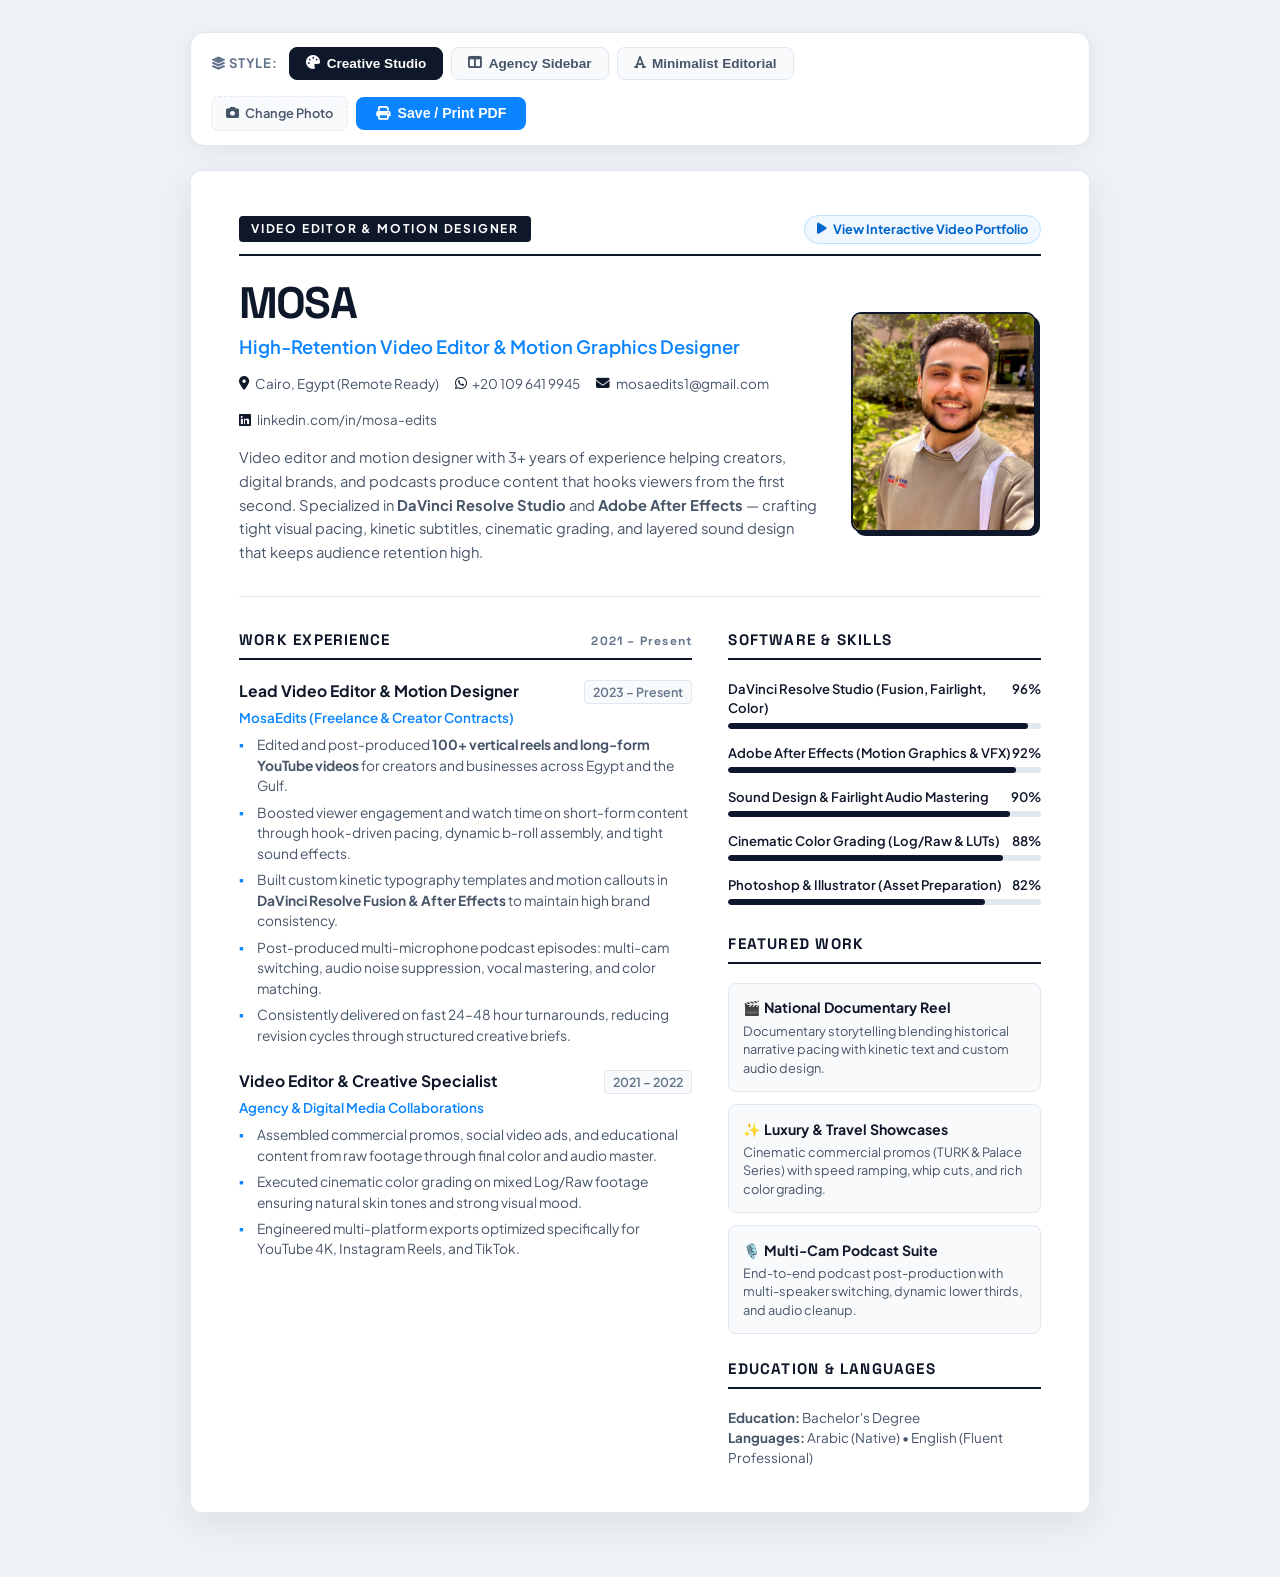
==== commit 92688db2: "Refine resume: 100+ videos, remove Premiere Pro, simplify education, brand blue theme, clear portfol" ====
--- a/resume.html
+++ b/resume.html
@@ -11,8 +11,9 @@
     <style>
         :root {
             --primary: #0a84ff;
-            --primary-dark: #0056b3;
-            --accent-gold: #f59e0b;
+            --primary-dark: #0066cc;
+            --brand-blue: #0284c7;
+            --brand-blue-light: #e0f2fe;
             --text-dark: #0f172a;
             --text-muted: #475569;
             --text-light: #64748b;
@@ -149,6 +150,28 @@
             display: block;
         }
 
+        /* Portfolio Pill Link Button */
+        .portfolio-pill-badge {
+            display: inline-flex;
+            align-items: center;
+            gap: 0.4rem;
+            background: #f0f7ff;
+            border: 1px solid #bae0ff;
+            color: #0066cc;
+            font-size: 0.8rem;
+            font-weight: 700;
+            padding: 4px 12px;
+            border-radius: 20px;
+            text-decoration: none;
+            transition: all 0.2s ease;
+        }
+
+        .portfolio-pill-badge:hover {
+            background: #0066cc;
+            color: #ffffff;
+            border-color: #0066cc;
+        }
+
         /* ==========================================================================
            TEMPLATE 1: CREATIVE STUDIO (Richard Saunderson Style)
            ========================================================================== */
@@ -162,7 +185,7 @@
             align-items: center;
             justify-content: space-between;
             border-bottom: 2px solid #0f172a;
-            padding-bottom: 0.5rem;
+            padding-bottom: 0.65rem;
             margin-bottom: 1.5rem;
         }
 
@@ -177,16 +200,9 @@
             border-radius: 4px;
         }
 
-        .t1-portfolio-link {
-            font-size: 0.82rem;
-            font-weight: 600;
-            color: var(--primary);
-            text-decoration: none;
-        }
-
         .t1-header {
             display: grid;
-            grid-template-columns: 1fr 200px;
+            grid-template-columns: 1fr 190px;
             gap: 2rem;
             align-items: center;
             margin-bottom: 2rem;
@@ -245,7 +261,7 @@
         }
 
         .t1-photo-frame {
-            width: 190px;
+            width: 185px;
             height: 220px;
             border-radius: 10px;
             overflow: hidden;
@@ -317,13 +333,6 @@
             border: 1px solid var(--border);
         }
 
-        .t1-job-desc {
-            font-size: 0.86rem;
-            color: var(--text-muted);
-            line-height: 1.55;
-            margin-bottom: 0.5rem;
-        }
-
         .t1-bullets {
             list-style: none;
             padding-left: 0;
@@ -396,7 +405,7 @@
         }
 
         /* ==========================================================================
-           TEMPLATE 2: AGENCY SIDEBAR (John Anderson Style)
+           TEMPLATE 2: AGENCY SIDEBAR (John Anderson Style - Blue/Cyan Brand Theme)
            ========================================================================== */
         .t2-wrap {
             display: grid;
@@ -440,7 +449,7 @@
         .t2-title-sub {
             font-size: 0.85rem;
             font-weight: 700;
-            color: var(--accent-gold);
+            color: var(--brand-blue);
             text-transform: uppercase;
             letter-spacing: 0.06em;
         }
@@ -469,7 +478,7 @@
         }
 
         .t2-contact-list li {
-            margin-bottom: 0.65rem;
+            margin-bottom: 0.75rem;
             display: flex;
             align-items: flex-start;
             gap: 0.6rem;
@@ -477,7 +486,7 @@
         }
 
         .t2-contact-list i {
-            color: var(--accent-gold);
+            color: var(--brand-blue);
             font-size: 0.9rem;
             margin-top: 2px;
             width: 14px;
@@ -490,7 +499,7 @@
         }
 
         .t2-contact-list a:hover {
-            color: #0f172a;
+            color: var(--brand-blue);
             text-decoration: underline;
         }
 
@@ -516,13 +525,14 @@
             padding: 1.15rem;
             border-radius: 10px;
             margin-top: auto;
+            border-left: 3px solid var(--brand-blue);
         }
 
         .t2-value-box h4 {
             font-size: 0.82rem;
             text-transform: uppercase;
             letter-spacing: 0.08em;
-            color: var(--accent-gold);
+            color: #38bdf8;
             margin-bottom: 0.4rem;
         }
 
@@ -560,7 +570,7 @@
             bottom: -2px;
             width: 40px;
             height: 2px;
-            background: var(--accent-gold);
+            background: var(--brand-blue);
         }
 
         .t2-about-p {
@@ -599,7 +609,7 @@
             height: 12px;
             border-radius: 50%;
             background: #ffffff;
-            border: 3px solid var(--accent-gold);
+            border: 3px solid var(--brand-blue);
         }
 
         .t2-t-head {
@@ -624,7 +634,7 @@
         .t2-t-org {
             font-size: 0.85rem;
             font-weight: 600;
-            color: var(--text-muted);
+            color: var(--brand-blue);
             margin-bottom: 0.45rem;
         }
 
@@ -646,7 +656,7 @@
             content: '–';
             position: absolute;
             left: 0;
-            color: var(--accent-gold);
+            color: var(--brand-blue);
             font-weight: 700;
         }
 
@@ -661,7 +671,7 @@
             border: 1px solid var(--border);
             padding: 0.85rem 1rem;
             border-radius: 8px;
-            border-left: 3px solid var(--accent-gold);
+            border-left: 3px solid var(--brand-blue);
         }
 
         .t2-sc-box strong {
@@ -756,7 +766,7 @@
         .t3-contact-item {
             font-size: 0.84rem;
             color: #4b5563;
-            margin-bottom: 0.6rem;
+            margin-bottom: 0.75rem;
             line-height: 1.4;
         }
 
@@ -766,6 +776,7 @@
             font-size: 0.75rem;
             text-transform: uppercase;
             letter-spacing: 0.05em;
+            margin-bottom: 0.15rem;
         }
 
         .t3-contact-item a {
@@ -781,7 +792,7 @@
         .t3-skill-item {
             font-size: 0.86rem;
             color: #374151;
-            padding: 4px 0;
+            padding: 5px 0;
             border-bottom: 1px solid #f3f4f6;
             display: flex;
             justify-content: space-between;
@@ -932,8 +943,8 @@
             <div class="t1-wrap">
                 <div class="t1-top-bar">
                     <span class="t1-tag">Video Editor & Motion Designer</span>
-                    <a href="https://mosaedits1-dotcom.github.io/mosa-edits/" target="_blank" class="t1-portfolio-link">
-                        <i class="fa-solid fa-globe"></i> mosaedits1-dotcom.github.io/mosa-edits
+                    <a href="https://mosaedits1-dotcom.github.io/mosa-edits/" target="_blank" class="portfolio-pill-badge">
+                        <i class="fa-solid fa-play"></i> View Interactive Video Portfolio
                     </a>
                 </div>
 
@@ -950,7 +961,7 @@
                         </div>
 
                         <p class="t1-summary">
-                            Video editor & motion designer with 3+ years of experience helping creators, digital brands, and podcasts produce content that hooks viewers from the first second. Specialized in <strong>DaVinci Resolve Studio</strong> and <strong>After Effects</strong> — crafting tight visual pacing, kinetic subtitles, cinematic grading, and layered sound design that keeps retention high.
+                            Video editor and motion designer with 3+ years of experience helping creators, digital brands, and podcasts produce content that hooks viewers from the first second. Specialized in <strong>DaVinci Resolve Studio</strong> and <strong>Adobe After Effects</strong> — crafting tight visual pacing, kinetic subtitles, cinematic grading, and layered sound design that keeps audience retention high.
                         </p>
                     </div>
 
@@ -974,11 +985,11 @@
                             </div>
                             <div class="t1-job-company">MosaEdits (Freelance & Creator Contracts)</div>
                             <ul class="t1-bullets">
-                                <li>Edited and post-produced <strong>200+ vertical reels and long-form YouTube videos</strong> for creators and businesses across Egypt and the Gulf.</li>
-                                <li>Achieved average retention rates of <strong>60%–75%</strong> on short-form content through hook-driven pacing, dynamic b-roll assembly, and tight sound effects.</li>
+                                <li>Edited and post-produced <strong>100+ vertical reels and long-form YouTube videos</strong> for creators and businesses across Egypt and the Gulf.</li>
+                                <li>Boosted viewer engagement and watch time on short-form content through hook-driven pacing, dynamic b-roll assembly, and tight sound effects.</li>
                                 <li>Built custom kinetic typography templates and motion callouts in <strong>DaVinci Resolve Fusion & After Effects</strong> to maintain high brand consistency.</li>
                                 <li>Post-produced multi-microphone podcast episodes: multi-cam switching, audio noise suppression, vocal mastering, and color matching.</li>
-                                <li>Delivered projects on strict 24–48 hour turnarounds, reducing revision cycles through structured creative briefs.</li>
+                                <li>Consistently delivered on fast 24–48 hour turnarounds, reducing revision cycles through structured creative briefs.</li>
                             </ul>
                         </div>
 
@@ -1004,42 +1015,42 @@
 
                         <div class="t1-skill-row">
                             <div class="t1-skill-info">
-                                <span>DaVinci Resolve Studio (Fusion & Color)</span>
-                                <span>95%</span>
-                            </div>
-                            <div class="t1-skill-bar"><div class="t1-skill-fill" style="width: 95%;"></div></div>
+                                <span>DaVinci Resolve Studio (Fusion, Fairlight, Color)</span>
+                                <span>96%</span>
+                            </div>
+                            <div class="t1-skill-bar"><div class="t1-skill-fill" style="width: 96%;"></div></div>
                         </div>
 
                         <div class="t1-skill-row">
                             <div class="t1-skill-info">
-                                <span>Adobe After Effects (Motion Graphics)</span>
-                                <span>90%</span>
-                            </div>
-                            <div class="t1-skill-bar"><div class="t1-skill-fill" style="width: 90%;"></div></div>
+                                <span>Adobe After Effects (Motion Graphics & VFX)</span>
+                                <span>92%</span>
+                            </div>
+                            <div class="t1-skill-bar"><div class="t1-skill-fill" style="width: 92%;"></div></div>
                         </div>
 
                         <div class="t1-skill-row">
                             <div class="t1-skill-info">
-                                <span>Adobe Premiere Pro</span>
-                                <span>85%</span>
-                            </div>
-                            <div class="t1-skill-bar"><div class="t1-skill-fill" style="width: 85%;"></div></div>
+                                <span>Sound Design & Fairlight Audio Mastering</span>
+                                <span>90%</span>
+                            </div>
+                            <div class="t1-skill-bar"><div class="t1-skill-fill" style="width: 90%;"></div></div>
                         </div>
 
                         <div class="t1-skill-row">
                             <div class="t1-skill-info">
-                                <span>Sound Design & Fairlight Audio</span>
-                                <span>90%</span>
-                            </div>
-                            <div class="t1-skill-bar"><div class="t1-skill-fill" style="width: 90%;"></div></div>
+                                <span>Cinematic Color Grading (Log/Raw & LUTs)</span>
+                                <span>88%</span>
+                            </div>
+                            <div class="t1-skill-bar"><div class="t1-skill-fill" style="width: 88%;"></div></div>
                         </div>
 
                         <div class="t1-skill-row">
                             <div class="t1-skill-info">
-                                <span>Cinematic Color Grading & LUTs</span>
-                                <span>88%</span>
-                            </div>
-                            <div class="t1-skill-bar"><div class="t1-skill-fill" style="width: 88%;"></div></div>
+                                <span>Photoshop & Illustrator (Asset Preparation)</span>
+                                <span>82%</span>
+                            </div>
+                            <div class="t1-skill-bar"><div class="t1-skill-fill" style="width: 82%;"></div></div>
                         </div>
 
                         <div class="t1-sec-title" style="margin-top: 1.75rem;">
@@ -1065,7 +1076,7 @@
                             <span>Education & Languages</span>
                         </div>
                         <p style="font-size:0.84rem; color:var(--text-muted); line-height:1.5;">
-                            <strong>Education:</strong> Bachelor's Degree (2019 – 2023)<br>
+                            <strong>Education:</strong> Bachelor's Degree<br>
                             <strong>Languages:</strong> Arabic (Native) • English (Fluent Professional)
                         </p>
                     </div>
@@ -1074,7 +1085,7 @@
         </div>
 
         <!-- ====================================================================
-             TEMPLATE 2: AGENCY SIDEBAR (John Anderson Style)
+             TEMPLATE 2: AGENCY SIDEBAR (John Anderson Style - Cyan/Blue Theme)
              ==================================================================== -->
         <div class="resume-view" id="template2">
             <div class="t2-wrap">
@@ -1099,11 +1110,19 @@
                             </li>
                             <li>
                                 <i class="fa-solid fa-globe"></i>
-                                <a href="https://mosaedits1-dotcom.github.io/mosa-edits/" target="_blank">mosaedits portfolio</a>
+                                <div>
+                                    <strong style="display:block; font-size:0.75rem; color:#0f172a; margin-bottom:4px;">PORTFOLIO:</strong>
+                                    <a href="https://mosaedits1-dotcom.github.io/mosa-edits/" target="_blank" class="portfolio-pill-badge" style="font-size:0.75rem; padding:3px 10px;">
+                                        <i class="fa-solid fa-play"></i> View Video Portfolio
+                                    </a>
+                                </div>
                             </li>
                             <li>
                                 <i class="fa-brands fa-linkedin"></i>
-                                <a href="https://www.linkedin.com/in/mosa-edits/" target="_blank">linkedin.com/in/mosa-edits</a>
+                                <div>
+                                    <strong style="display:block; font-size:0.75rem; color:#0f172a;">LINKEDIN:</strong>
+                                    <a href="https://www.linkedin.com/in/mosa-edits/" target="_blank">linkedin.com/in/mosa-edits</a>
+                                </div>
                             </li>
                             <li>
                                 <i class="fa-solid fa-location-dot"></i>
@@ -1117,11 +1136,10 @@
                         <div class="t2-skills-chips">
                             <span class="t2-chip">DaVinci Resolve Studio</span>
                             <span class="t2-chip">Adobe After Effects</span>
-                            <span class="t2-chip">Premiere Pro</span>
                             <span class="t2-chip">High-Retention Reels</span>
                             <span class="t2-chip">Kinetic Typography</span>
                             <span class="t2-chip">Sound Design & SFX</span>
-                            <span class="t2-chip">Color Grading</span>
+                            <span class="t2-chip">Cinematic Color Grading</span>
                             <span class="t2-chip">Podcast Multi-Cam</span>
                             <span class="t2-chip">Photoshop & Illustrator</span>
                         </div>
@@ -1137,14 +1155,19 @@
 
                     <div class="t2-value-box">
                         <h4>Why Clients Hire Me</h4>
-                        <p>• 60%+ average retention focus<br>• Fast 24–48h delivery speed<br>• Zero fluff: clean sound & motion</p>
+                        <p>• High-retention visual rhythm<br>• Fast 24–48h delivery speed<br>• Zero fluff: punchy sound & motion</p>
                     </div>
                 </aside>
 
                 <!-- Right Main Content -->
                 <main class="t2-main">
                     <section class="t2-main-sec">
-                        <h3 class="t2-main-title">About Me</h3>
+                        <div style="display:flex; justify-content:space-between; align-items:center; margin-bottom:0.75rem;">
+                            <h3 class="t2-main-title" style="margin-bottom:0; padding-bottom:0.3rem;">About Me</h3>
+                            <a href="https://mosaedits1-dotcom.github.io/mosa-edits/" target="_blank" class="portfolio-pill-badge">
+                                <i class="fa-solid fa-play"></i> Live Video Portfolio
+                            </a>
+                        </div>
                         <p class="t2-about-p">
                             I believe great video editing isn't just about flashy cuts; it's about holding the viewer's attention and making ideas click. Over the past 3 years, I've partnered with creators, businesses, and agencies across Egypt and the Gulf to create videos that feel alive — combining sharp rhythm, kinetic text, and atmospheric sound design in <strong>DaVinci Resolve Studio</strong> and <strong>After Effects</strong>.
                         </p>
@@ -1160,11 +1183,11 @@
                                 </div>
                                 <div class="t2-t-org">MosaEdits (Independent & Remote Contracts)</div>
                                 <ul class="t2-t-bullets">
-                                    <li>Edited <strong>200+ vertical reels and YouTube videos</strong> for creators and brands across the GCC and MENA region.</li>
-                                    <li>Boosted viewer watch time and retention to <strong>60%–75%</strong> on Instagram Reels and YouTube Shorts through hook-focused pacing and sound design.</li>
+                                    <li>Edited <strong>100+ vertical reels and YouTube videos</strong> for creators and brands across the GCC and MENA region.</li>
+                                    <li>Boosted viewer watch time and engagement on Instagram Reels and YouTube Shorts through hook-focused pacing and sound design.</li>
                                     <li>Crafted custom title graphics and animated callouts in <strong>DaVinci Resolve Fusion & After Effects</strong>.</li>
                                     <li>Engineered podcast episodes with multi-mic cleanup, vocal EQ, and dynamic camera switching.</li>
-                                    <li>Streamlined delivery turnaround times to <strong>24–48 hours</strong> with smooth client communication.</li>
+                                    <li>Streamlined delivery turnaround times to <strong>24–48 hours</strong> with clear client communication.</li>
                                 </ul>
                             </div>
 
@@ -1208,8 +1231,7 @@
                     <section class="t2-main-sec" style="margin-bottom:0;">
                         <h3 class="t2-main-title">Education</h3>
                         <div style="font-size:0.88rem; color:var(--text-muted);">
-                            <strong style="color:#0f172a;">Bachelor's Degree</strong> (Relevant Field, 2019 – 2023)<br>
-                            <span>Continuous Masterclasses in DaVinci Resolve Studio & Adobe After Effects</span>
+                            <strong style="color:#0f172a;">Bachelor's Degree</strong>
                         </div>
                     </section>
                 </main>
@@ -1223,7 +1245,12 @@
             <div class="t3-wrap">
                 <header class="t3-header">
                     <div>
-                        <h1 class="t3-name">MOSA</h1>
+                        <div style="display:flex; justify-content:space-between; align-items:center; flex-wrap:wrap; gap:0.5rem; margin-bottom:0.35rem;">
+                            <h1 class="t3-name" style="margin-bottom:0;">MOSA</h1>
+                            <a href="https://mosaedits1-dotcom.github.io/mosa-edits/" target="_blank" class="portfolio-pill-badge">
+                                <i class="fa-solid fa-play"></i> View Interactive Video Portfolio
+                            </a>
+                        </div>
                         <div class="t3-role">Video Editor & Motion Designer</div>
                         <p class="t3-summary">
                             I'm a video editor and motion designer with 3+ years of experience helping YouTubers, brands, and agencies craft high-retention content. I specialize in fast-paced storytelling, punchy kinetic typography, and cinematic color grading in DaVinci Resolve & After Effects.
@@ -1240,6 +1267,12 @@
                         <div class="t3-left-sec">
                             <div class="t3-sec-label">Contact:</div>
                             <div class="t3-contact-item">
+                                <strong>Interactive Video Portfolio</strong>
+                                <a href="https://mosaedits1-dotcom.github.io/mosa-edits/" target="_blank" class="portfolio-pill-badge" style="margin-top: 4px; display:inline-flex;">
+                                    <i class="fa-solid fa-play"></i> Watch My Portfolio ↗
+                                </a>
+                            </div>
+                            <div class="t3-contact-item">
                                 <strong>Phone / WhatsApp</strong>
                                 <a href="https://wa.me/201096419945">+20 109 641 9945</a>
                             </div>
@@ -1250,10 +1283,6 @@
                             <div class="t3-contact-item">
                                 <strong>Location</strong>
                                 <span>Cairo, Egypt (Remote)</span>
-                            </div>
-                            <div class="t3-contact-item">
-                                <strong>Portfolio</strong>
-                                <a href="https://mosaedits1-dotcom.github.io/mosa-edits/" target="_blank">mosaedits-portfolio</a>
                             </div>
                             <div class="t3-contact-item">
                                 <strong>LinkedIn</strong>
@@ -1265,19 +1294,17 @@
                             <div class="t3-sec-label">Skills:</div>
                             <div class="t3-skill-item"><span>DaVinci Resolve Studio</span> <span>Expert</span></div>
                             <div class="t3-skill-item"><span>Adobe After Effects</span> <span>Advanced</span></div>
-                            <div class="t3-skill-item"><span>Adobe Premiere Pro</span> <span>Advanced</span></div>
                             <div class="t3-skill-item"><span>Kinetic Typography</span> <span>Expert</span></div>
                             <div class="t3-skill-item"><span>Sound Design & Fairlight</span> <span>Advanced</span></div>
                             <div class="t3-skill-item"><span>Cinematic Color Grading</span> <span>Advanced</span></div>
                             <div class="t3-skill-item"><span>High-Retention Pacing</span> <span>Expert</span></div>
+                            <div class="t3-skill-item"><span>Photoshop & Illustrator</span> <span>Proficient</span></div>
                         </div>
 
                         <div class="t3-left-sec">
                             <div class="t3-sec-label">Education:</div>
-                            <div style="font-size:0.84rem; color:#4b5563; line-height:1.45;">
-                                <strong style="color:#000;">Bachelor's Degree</strong><br>
-                                2019 – 2023<br>
-                                Specialized Video Post-Production & Motion Training
+                            <div style="font-size:0.86rem; color:#4b5563; line-height:1.45;">
+                                <strong style="color:#000;">Bachelor's Degree</strong>
                             </div>
                         </div>
 
@@ -1301,8 +1328,8 @@
                             </div>
                             <div class="t3-job-meta">MosaEdits | Remote Production</div>
                             <ul class="t3-bullets">
-                                <li>Edited and delivered <strong>200+ vertical reels and YouTube videos</strong> for creators and digital brands across the Middle East.</li>
-                                <li>Achieved average viewer retention rates of <strong>60%–75%</strong> on short-form reels through hook-focused pacing, seamless b-roll cuts, and layered sound effects.</li>
+                                <li>Edited and delivered <strong>100+ vertical reels and YouTube videos</strong> for creators and digital brands across the Middle East.</li>
+                                <li>Boosted viewer watch time and engagement on short-form reels through hook-focused pacing, seamless b-roll cuts, and layered sound effects.</li>
                                 <li>Engineered custom kinetic text and lower third templates in <strong>DaVinci Resolve Fusion & After Effects</strong>.</li>
                                 <li>Post-produced multi-microphone podcast series: audio clean-up, vocal leveling, and multi-cam cut switching.</li>
                                 <li>Consistently delivered on fast 24–48 hour turnaround schedules without compromising visual quality.</li>
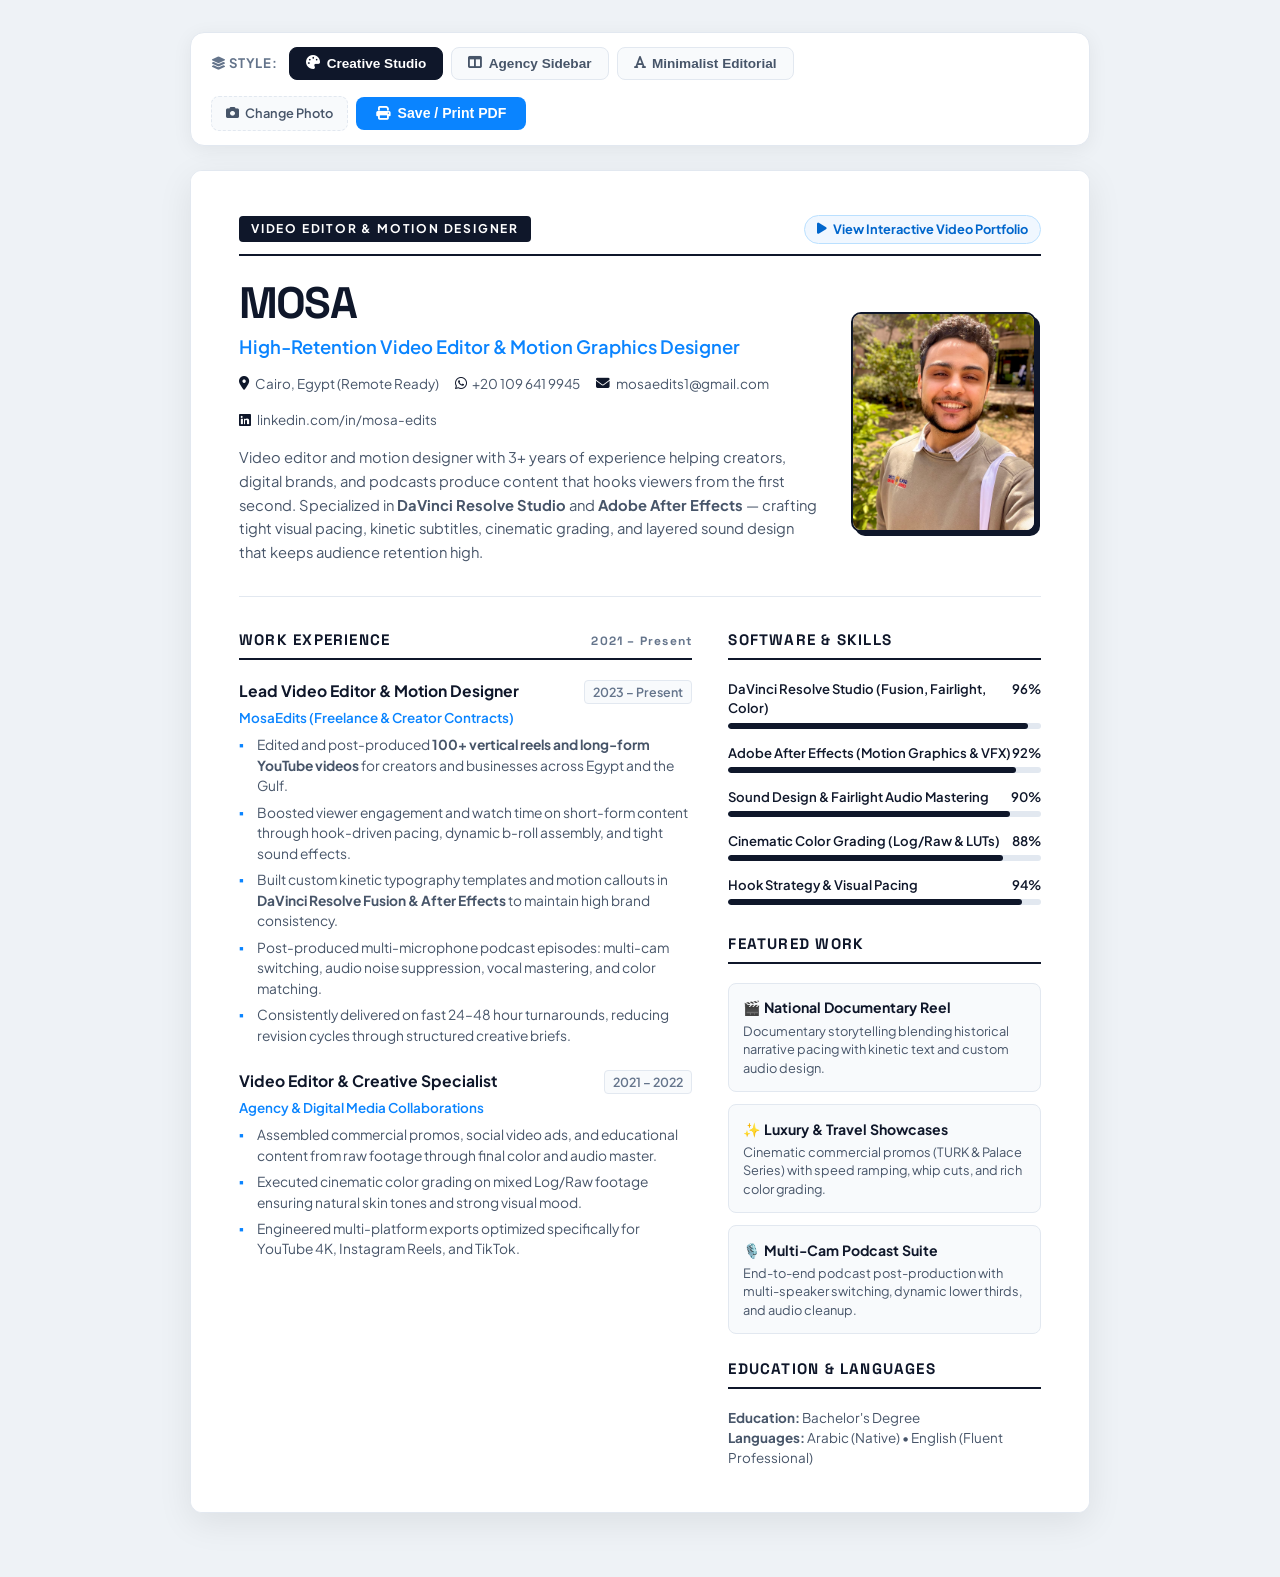
==== commit fd852534: "Remove Photoshop and Illustrator references, focus on DaVinci Resolve and After Effects" ====
--- a/resume.html
+++ b/resume.html
@@ -1047,10 +1047,10 @@
 
                         <div class="t1-skill-row">
                             <div class="t1-skill-info">
-                                <span>Photoshop & Illustrator (Asset Preparation)</span>
-                                <span>82%</span>
-                            </div>
-                            <div class="t1-skill-bar"><div class="t1-skill-fill" style="width: 82%;"></div></div>
+                                <span>Hook Strategy & Visual Pacing</span>
+                                <span>94%</span>
+                            </div>
+                            <div class="t1-skill-bar"><div class="t1-skill-fill" style="width: 94%;"></div></div>
                         </div>
 
                         <div class="t1-sec-title" style="margin-top: 1.75rem;">
@@ -1141,7 +1141,7 @@
                             <span class="t2-chip">Sound Design & SFX</span>
                             <span class="t2-chip">Cinematic Color Grading</span>
                             <span class="t2-chip">Podcast Multi-Cam</span>
-                            <span class="t2-chip">Photoshop & Illustrator</span>
+                            <span class="t2-chip">Hook & Pacing Strategy</span>
                         </div>
                     </div>
 
@@ -1298,7 +1298,7 @@
                             <div class="t3-skill-item"><span>Sound Design & Fairlight</span> <span>Advanced</span></div>
                             <div class="t3-skill-item"><span>Cinematic Color Grading</span> <span>Advanced</span></div>
                             <div class="t3-skill-item"><span>High-Retention Pacing</span> <span>Expert</span></div>
-                            <div class="t3-skill-item"><span>Photoshop & Illustrator</span> <span>Proficient</span></div>
+                            <div class="t3-skill-item"><span>Hook & Pacing Strategy</span> <span>Expert</span></div>
                         </div>
 
                         <div class="t3-left-sec">
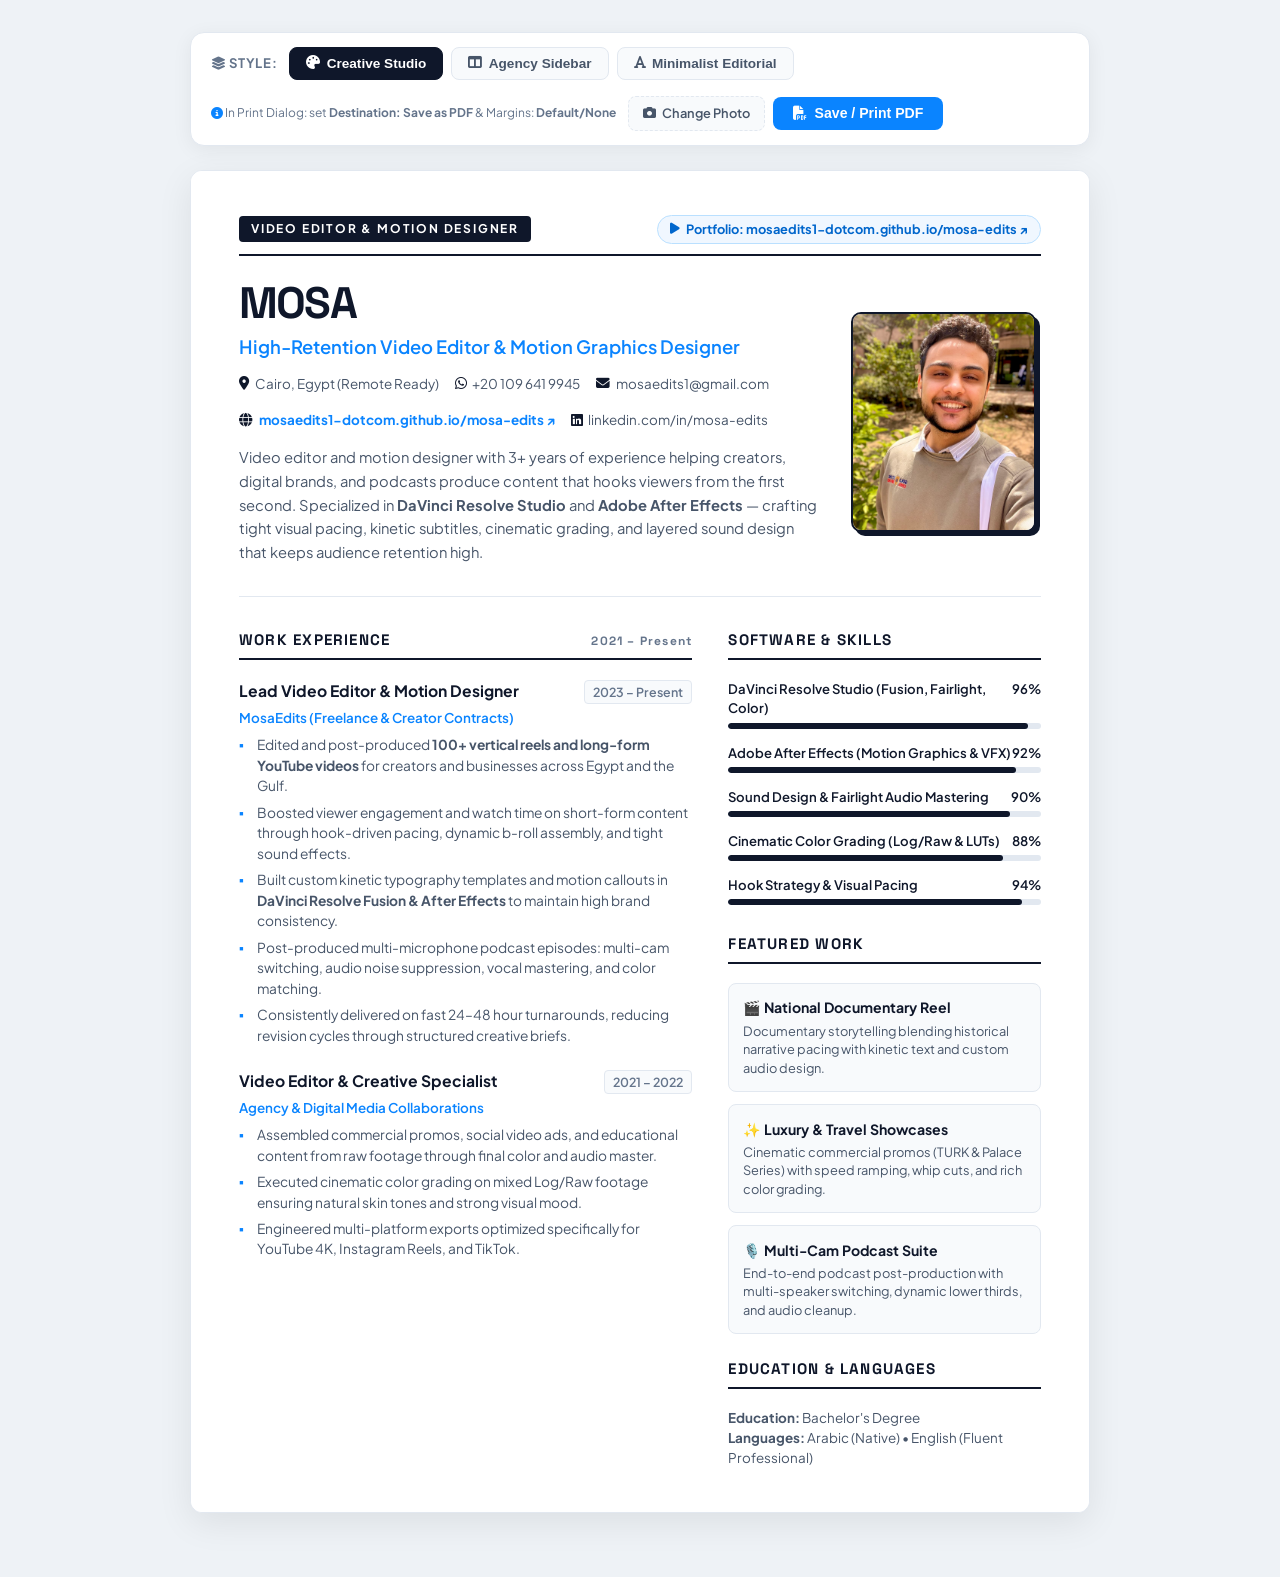
==== commit 7cc046c9: "Fix print PDF layout: calibrate 1-page A4 print, prevent box slicing, display full clickable portfol" ====
--- a/resume.html
+++ b/resume.html
@@ -845,13 +845,28 @@
         }
 
         /* ==========================================================================
-           PRINT STYLES (Pixel-Perfect A4 Export)
+           PRINT STYLES (Pixel-Perfect 1-Page A4 / Letter PDF Export)
            ========================================================================== */
+        @page {
+            size: A4 portrait;
+            margin: 8mm 10mm;
+        }
+
         @media print {
-            body {
+            * {
+                -webkit-print-color-adjust: exact !important;
+                print-color-adjust: exact !important;
+            }
+
+            html, body {
                 background: #ffffff !important;
                 padding: 0 !important;
                 margin: 0 !important;
+                font-size: 11px !important;
+                line-height: 1.4 !important;
+                color: #0f172a !important;
+                width: 100% !important;
+                height: auto !important;
             }
 
             .resume-toolbar {
@@ -860,7 +875,9 @@
 
             .resume-container {
                 max-width: 100% !important;
+                width: 100% !important;
                 margin: 0 !important;
+                padding: 0 !important;
             }
 
             .resume-view {
@@ -868,19 +885,414 @@
                 border: none !important;
                 border-radius: 0 !important;
                 display: none !important;
+                width: 100% !important;
+                margin: 0 !important;
+                padding: 0 !important;
             }
 
             .resume-view.active {
                 display: block !important;
             }
 
-            .t1-wrap, .t2-wrap, .t3-wrap {
-                padding: 1.5rem !important;
-            }
-
+            /* Clickable Links Preserved in Exported PDF */
             a {
+                color: #0284c7 !important;
+                text-decoration: underline !important;
+            }
+
+            .portfolio-pill-badge {
+                display: inline-flex !important;
+                align-items: center !important;
+                gap: 0.35rem !important;
+                background: #f0f9ff !important;
+                border: 1px solid #7dd3fc !important;
+                color: #0284c7 !important;
                 text-decoration: none !important;
-                color: inherit !important;
+                padding: 2px 8px !important;
+                border-radius: 12px !important;
+                font-size: 0.72rem !important;
+                font-weight: 700 !important;
+            }
+
+            /* Universal Page-Break Avoidance so elements never get sliced */
+            .t1-job, .t1-project-card, .t1-skill-row, .t1-sec-title,
+            .t2-value-box, .t2-t-item, .t2-sc-box, .t2-side-sec, .t2-main-sec,
+            .t3-job, .t3-left-sec, .t3-sec-label {
+                page-break-inside: avoid !important;
+                break-inside: avoid !important;
+            }
+
+            /* ==========================================================
+               TEMPLATE 2: AGENCY SIDEBAR (Clean 1-Page A4 Calibration)
+               ========================================================== */
+            #template2 .t2-wrap {
+                display: grid !important;
+                grid-template-columns: 240px 1fr !important;
+                min-height: auto !important;
+                padding: 0 !important;
+                border: none !important;
+                page-break-inside: avoid !important;
+                break-inside: avoid !important;
+            }
+
+            #template2 .t2-sidebar {
+                background: #f8fafc !important;
+                border-right: 1px solid #e2e8f0 !important;
+                padding: 1rem 0.9rem !important;
+                gap: 0.85rem !important;
+            }
+
+            #template2 .t2-avatar {
+                width: 85px !important;
+                height: 85px !important;
+                margin: 0 auto 0.5rem auto !important;
+                border: 3px solid #ffffff !important;
+                box-shadow: 0 2px 8px rgba(0, 0, 0, 0.1) !important;
+            }
+
+            #template2 .t2-name {
+                font-size: 1.3rem !important;
+                margin-bottom: 0.15rem !important;
+                line-height: 1.1 !important;
+            }
+
+            #template2 .t2-title-sub {
+                font-size: 0.72rem !important;
+                letter-spacing: 0.05em !important;
+            }
+
+            #template2 .t2-side-sec {
+                padding-top: 0.65rem !important;
+            }
+
+            #template2 .t2-side-title {
+                font-size: 0.72rem !important;
+                margin-bottom: 0.45rem !important;
+            }
+
+            #template2 .t2-contact-list {
+                font-size: 0.72rem !important;
+            }
+
+            #template2 .t2-contact-list li {
+                margin-bottom: 0.4rem !important;
+                gap: 0.4rem !important;
+                line-height: 1.3 !important;
+            }
+
+            #template2 .t2-contact-list i {
+                font-size: 0.75rem !important;
+                width: 12px !important;
+            }
+
+            #template2 .t2-chip {
+                font-size: 0.68rem !important;
+                padding: 2px 6px !important;
+                border-radius: 4px !important;
+            }
+
+            #template2 .t2-value-box {
+                background: #0f172a !important;
+                color: #ffffff !important;
+                padding: 0.65rem 0.75rem !important;
+                margin-top: 0.5rem !important;
+                border-radius: 6px !important;
+                border-left: 3px solid #0284c7 !important;
+                page-break-inside: avoid !important;
+                break-inside: avoid !important;
+            }
+
+            #template2 .t2-value-box h4 {
+                font-size: 0.72rem !important;
+                margin-bottom: 0.2rem !important;
+                color: #38bdf8 !important;
+            }
+
+            #template2 .t2-value-box p {
+                font-size: 0.68rem !important;
+                line-height: 1.3 !important;
+                color: #cbd5e1 !important;
+            }
+
+            #template2 .t2-main {
+                padding: 1.15rem 1.4rem !important;
+            }
+
+            #template2 .t2-main-sec {
+                margin-bottom: 1rem !important;
+                page-break-inside: avoid !important;
+                break-inside: avoid !important;
+            }
+
+            #template2 .t2-main-title {
+                font-size: 0.8rem !important;
+                margin-bottom: 0.55rem !important;
+                padding-bottom: 0.2rem !important;
+            }
+
+            #template2 .t2-about-p {
+                font-size: 0.76rem !important;
+                line-height: 1.42 !important;
+            }
+
+            #template2 .t2-timeline {
+                padding-left: 1.15rem !important;
+            }
+
+            #template2 .t2-t-item {
+                margin-bottom: 0.75rem !important;
+                page-break-inside: avoid !important;
+                break-inside: avoid !important;
+            }
+
+            #template2 .t2-t-role {
+                font-size: 0.82rem !important;
+            }
+
+            #template2 .t2-t-date {
+                font-size: 0.68rem !important;
+            }
+
+            #template2 .t2-t-org {
+                font-size: 0.72rem !important;
+                margin-bottom: 0.25rem !important;
+            }
+
+            #template2 .t2-t-bullets {
+                font-size: 0.72rem !important;
+                padding-left: 1rem !important;
+            }
+
+            #template2 .t2-t-bullets li {
+                margin-bottom: 0.2rem !important;
+                line-height: 1.32 !important;
+            }
+
+            #template2 .t2-showcase-grid {
+                grid-template-columns: repeat(2, 1fr) !important;
+                gap: 0.45rem !important;
+            }
+
+            #template2 .t2-sc-box {
+                padding: 0.45rem 0.55rem !important;
+                font-size: 0.68rem !important;
+                line-height: 1.3 !important;
+                page-break-inside: avoid !important;
+                break-inside: avoid !important;
+            }
+
+            #template2 .t2-sc-box strong {
+                font-size: 0.72rem !important;
+                margin-bottom: 0.15rem !important;
+            }
+
+            /* ==========================================================
+               TEMPLATE 1: CREATIVE STUDIO (Clean 1-Page A4 Calibration)
+               ========================================================== */
+            #template1 .t1-wrap {
+                padding: 1.15rem 1.4rem !important;
+            }
+
+            #template1 .t1-top-bar {
+                margin-bottom: 0.75rem !important;
+                padding-bottom: 0.35rem !important;
+            }
+
+            #template1 .t1-tag {
+                font-size: 0.68rem !important;
+                padding: 2px 8px !important;
+            }
+
+            #template1 .t1-header {
+                grid-template-columns: 1fr 110px !important;
+                gap: 1.25rem !important;
+                margin-bottom: 0.85rem !important;
+                padding-bottom: 0.85rem !important;
+            }
+
+            #template1 .t1-name-box h1 {
+                font-size: 2.1rem !important;
+                margin-bottom: 0.15rem !important;
+                line-height: 1 !important;
+            }
+
+            #template1 .t1-role {
+                font-size: 0.9rem !important;
+                margin-bottom: 0.4rem !important;
+            }
+
+            #template1 .t1-contact-row {
+                gap: 0.6rem !important;
+                font-size: 0.72rem !important;
+                margin-bottom: 0.5rem !important;
+            }
+
+            #template1 .t1-summary {
+                font-size: 0.75rem !important;
+                line-height: 1.4 !important;
+            }
+
+            #template1 .t1-photo-frame {
+                width: 100px !important;
+                height: 100px !important;
+            }
+
+            #template1 .t1-body-grid {
+                grid-template-columns: 1.15fr 0.85fr !important;
+                gap: 1.25rem !important;
+            }
+
+            #template1 .t1-sec-title {
+                font-size: 0.8rem !important;
+                margin-bottom: 0.6rem !important;
+                padding-bottom: 0.25rem !important;
+            }
+
+            #template1 .t1-job {
+                margin-bottom: 0.75rem !important;
+                page-break-inside: avoid !important;
+                break-inside: avoid !important;
+            }
+
+            #template1 .t1-job-title {
+                font-size: 0.82rem !important;
+            }
+
+            #template1 .t1-job-date {
+                font-size: 0.68rem !important;
+            }
+
+            #template1 .t1-job-company {
+                font-size: 0.72rem !important;
+                margin-bottom: 0.25rem !important;
+            }
+
+            #template1 .t1-bullets {
+                font-size: 0.72rem !important;
+                padding-left: 1rem !important;
+            }
+
+            #template1 .t1-bullets li {
+                margin-bottom: 0.2rem !important;
+                line-height: 1.32 !important;
+            }
+
+            #template1 .t1-skill-row {
+                margin-bottom: 0.35rem !important;
+            }
+
+            #template1 .t1-skill-info {
+                font-size: 0.7rem !important;
+                margin-bottom: 0.15rem !important;
+            }
+
+            #template1 .t1-skill-bar {
+                height: 4px !important;
+            }
+
+            #template1 .t1-project-card {
+                padding: 0.4rem 0.55rem !important;
+                margin-bottom: 0.4rem !important;
+                page-break-inside: avoid !important;
+                break-inside: avoid !important;
+            }
+
+            #template1 .t1-project-name {
+                font-size: 0.72rem !important;
+                margin-bottom: 0.15rem !important;
+            }
+
+            #template1 .t1-project-desc {
+                font-size: 0.68rem !important;
+                line-height: 1.3 !important;
+            }
+
+            /* ==========================================================
+               TEMPLATE 3: MINIMALIST (Clean 1-Page A4 Calibration)
+               ========================================================== */
+            #template3 .t3-wrap {
+                padding: 1.15rem 1.4rem !important;
+            }
+
+            #template3 .t3-header {
+                grid-template-columns: 1fr 90px !important;
+                gap: 1.25rem !important;
+                margin-bottom: 0.85rem !important;
+                padding-bottom: 0.85rem !important;
+            }
+
+            #template3 .t3-name {
+                font-size: 1.9rem !important;
+                line-height: 1 !important;
+            }
+
+            #template3 .t3-role {
+                font-size: 0.82rem !important;
+                margin-bottom: 0.35rem !important;
+            }
+
+            #template3 .t3-summary {
+                font-size: 0.75rem !important;
+                line-height: 1.4 !important;
+            }
+
+            #template3 .t3-photo {
+                width: 85px !important;
+                height: 85px !important;
+            }
+
+            #template3 .t3-columns {
+                grid-template-columns: 200px 1fr !important;
+                gap: 1.25rem !important;
+            }
+
+            #template3 .t3-sec-label {
+                font-size: 0.7rem !important;
+                margin-bottom: 0.45rem !important;
+            }
+
+            #template3 .t3-contact-item {
+                margin-bottom: 0.5rem !important;
+                font-size: 0.72rem !important;
+            }
+
+            #template3 .t3-skill-item {
+                font-size: 0.7rem !important;
+                padding: 0.2rem 0 !important;
+            }
+
+            #template3 .t3-left-sec {
+                margin-bottom: 0.75rem !important;
+                padding-bottom: 0.55rem !important;
+            }
+
+            #template3 .t3-job {
+                margin-bottom: 0.75rem !important;
+                page-break-inside: avoid !important;
+                break-inside: avoid !important;
+            }
+
+            #template3 .t3-job-title {
+                font-size: 0.82rem !important;
+            }
+
+            #template3 .t3-job-date {
+                font-size: 0.68rem !important;
+            }
+
+            #template3 .t3-job-meta {
+                font-size: 0.72rem !important;
+                margin-bottom: 0.25rem !important;
+            }
+
+            #template3 .t3-bullets {
+                font-size: 0.72rem !important;
+                padding-left: 1rem !important;
+            }
+
+            #template3 .t3-bullets li {
+                margin-bottom: 0.2rem !important;
+                line-height: 1.32 !important;
             }
         }
 
@@ -924,12 +1336,15 @@
         </div>
 
         <div class="toolbar-group">
+            <span style="font-size:0.75rem; color:var(--text-light); margin-right:0.25rem;">
+                <i class="fa-solid fa-circle-info" style="color:var(--primary);"></i> In Print Dialog: set <strong>Destination: Save as PDF</strong> &amp; Margins: <strong>Default/None</strong>
+            </span>
             <label class="photo-upload-label" title="Change photo with any image from your computer">
                 <i class="fa-solid fa-camera"></i> Change Photo
                 <input type="file" id="photoInput" accept="image/*" style="display: none;">
             </label>
             <button class="action-btn" onclick="window.print()">
-                <i class="fa-solid fa-print"></i> Save / Print PDF
+                <i class="fa-solid fa-file-pdf"></i> Save / Print PDF
             </button>
         </div>
     </div>
@@ -943,8 +1358,8 @@
             <div class="t1-wrap">
                 <div class="t1-top-bar">
                     <span class="t1-tag">Video Editor & Motion Designer</span>
-                    <a href="https://mosaedits1-dotcom.github.io/mosa-edits/" target="_blank" class="portfolio-pill-badge">
-                        <i class="fa-solid fa-play"></i> View Interactive Video Portfolio
+                    <a href="https://mosaedits1-dotcom.github.io/mosa-edits/" target="_blank" class="portfolio-pill-badge" title="Click to open interactive video portfolio in browser">
+                        <i class="fa-solid fa-play"></i> Portfolio: mosaedits1-dotcom.github.io/mosa-edits ↗
                     </a>
                 </div>
 
@@ -957,6 +1372,7 @@
                             <span><i class="fa-solid fa-location-dot"></i> Cairo, Egypt (Remote Ready)</span>
                             <a href="https://wa.me/201096419945"><i class="fa-brands fa-whatsapp"></i> +20 109 641 9945</a>
                             <a href="mailto:mosaedits1@gmail.com"><i class="fa-solid fa-envelope"></i> mosaedits1@gmail.com</a>
+                            <a href="https://mosaedits1-dotcom.github.io/mosa-edits/" target="_blank" style="font-weight:700; color:var(--primary);"><i class="fa-solid fa-globe"></i> mosaedits1-dotcom.github.io/mosa-edits ↗</a>
                             <a href="https://www.linkedin.com/in/mosa-edits/" target="_blank"><i class="fa-brands fa-linkedin"></i> linkedin.com/in/mosa-edits</a>
                         </div>
 
@@ -1111,9 +1527,9 @@
                             <li>
                                 <i class="fa-solid fa-globe"></i>
                                 <div>
-                                    <strong style="display:block; font-size:0.75rem; color:#0f172a; margin-bottom:4px;">PORTFOLIO:</strong>
-                                    <a href="https://mosaedits1-dotcom.github.io/mosa-edits/" target="_blank" class="portfolio-pill-badge" style="font-size:0.75rem; padding:3px 10px;">
-                                        <i class="fa-solid fa-play"></i> View Video Portfolio
+                                    <strong style="display:block; font-size:0.75rem; color:#0f172a; margin-bottom:2px;">PORTFOLIO (CLICK TO OPEN):</strong>
+                                    <a href="https://mosaedits1-dotcom.github.io/mosa-edits/" target="_blank" style="color:var(--brand-blue); font-weight:700; text-decoration:underline; font-size:0.78rem; word-break:break-all; display:block;">
+                                        mosaedits1-dotcom.github.io/mosa-edits ↗
                                     </a>
                                 </div>
                             </li>
@@ -1164,8 +1580,8 @@
                     <section class="t2-main-sec">
                         <div style="display:flex; justify-content:space-between; align-items:center; margin-bottom:0.75rem;">
                             <h3 class="t2-main-title" style="margin-bottom:0; padding-bottom:0.3rem;">About Me</h3>
-                            <a href="https://mosaedits1-dotcom.github.io/mosa-edits/" target="_blank" class="portfolio-pill-badge">
-                                <i class="fa-solid fa-play"></i> Live Video Portfolio
+                            <a href="https://mosaedits1-dotcom.github.io/mosa-edits/" target="_blank" class="portfolio-pill-badge" title="Click to open interactive video portfolio in browser">
+                                <i class="fa-solid fa-play"></i> Watch Video Edits & Reels ↗
                             </a>
                         </div>
                         <p class="t2-about-p">
@@ -1247,8 +1663,8 @@
                     <div>
                         <div style="display:flex; justify-content:space-between; align-items:center; flex-wrap:wrap; gap:0.5rem; margin-bottom:0.35rem;">
                             <h1 class="t3-name" style="margin-bottom:0;">MOSA</h1>
-                            <a href="https://mosaedits1-dotcom.github.io/mosa-edits/" target="_blank" class="portfolio-pill-badge">
-                                <i class="fa-solid fa-play"></i> View Interactive Video Portfolio
+                            <a href="https://mosaedits1-dotcom.github.io/mosa-edits/" target="_blank" class="portfolio-pill-badge" title="Click to open interactive video portfolio in browser">
+                                <i class="fa-solid fa-play"></i> Portfolio: mosaedits1-dotcom.github.io/mosa-edits ↗
                             </a>
                         </div>
                         <div class="t3-role">Video Editor & Motion Designer</div>
@@ -1267,9 +1683,9 @@
                         <div class="t3-left-sec">
                             <div class="t3-sec-label">Contact:</div>
                             <div class="t3-contact-item">
-                                <strong>Interactive Video Portfolio</strong>
-                                <a href="https://mosaedits1-dotcom.github.io/mosa-edits/" target="_blank" class="portfolio-pill-badge" style="margin-top: 4px; display:inline-flex;">
-                                    <i class="fa-solid fa-play"></i> Watch My Portfolio ↗
+                                <strong>Interactive Video Portfolio:</strong>
+                                <a href="https://mosaedits1-dotcom.github.io/mosa-edits/" target="_blank" style="color:#0a84ff; font-weight:700; text-decoration:underline; font-size:0.78rem; word-break:break-all; display:block; margin-top:2px;">
+                                    mosaedits1-dotcom.github.io/mosa-edits ↗
                                 </a>
                             </div>
                             <div class="t3-contact-item">
